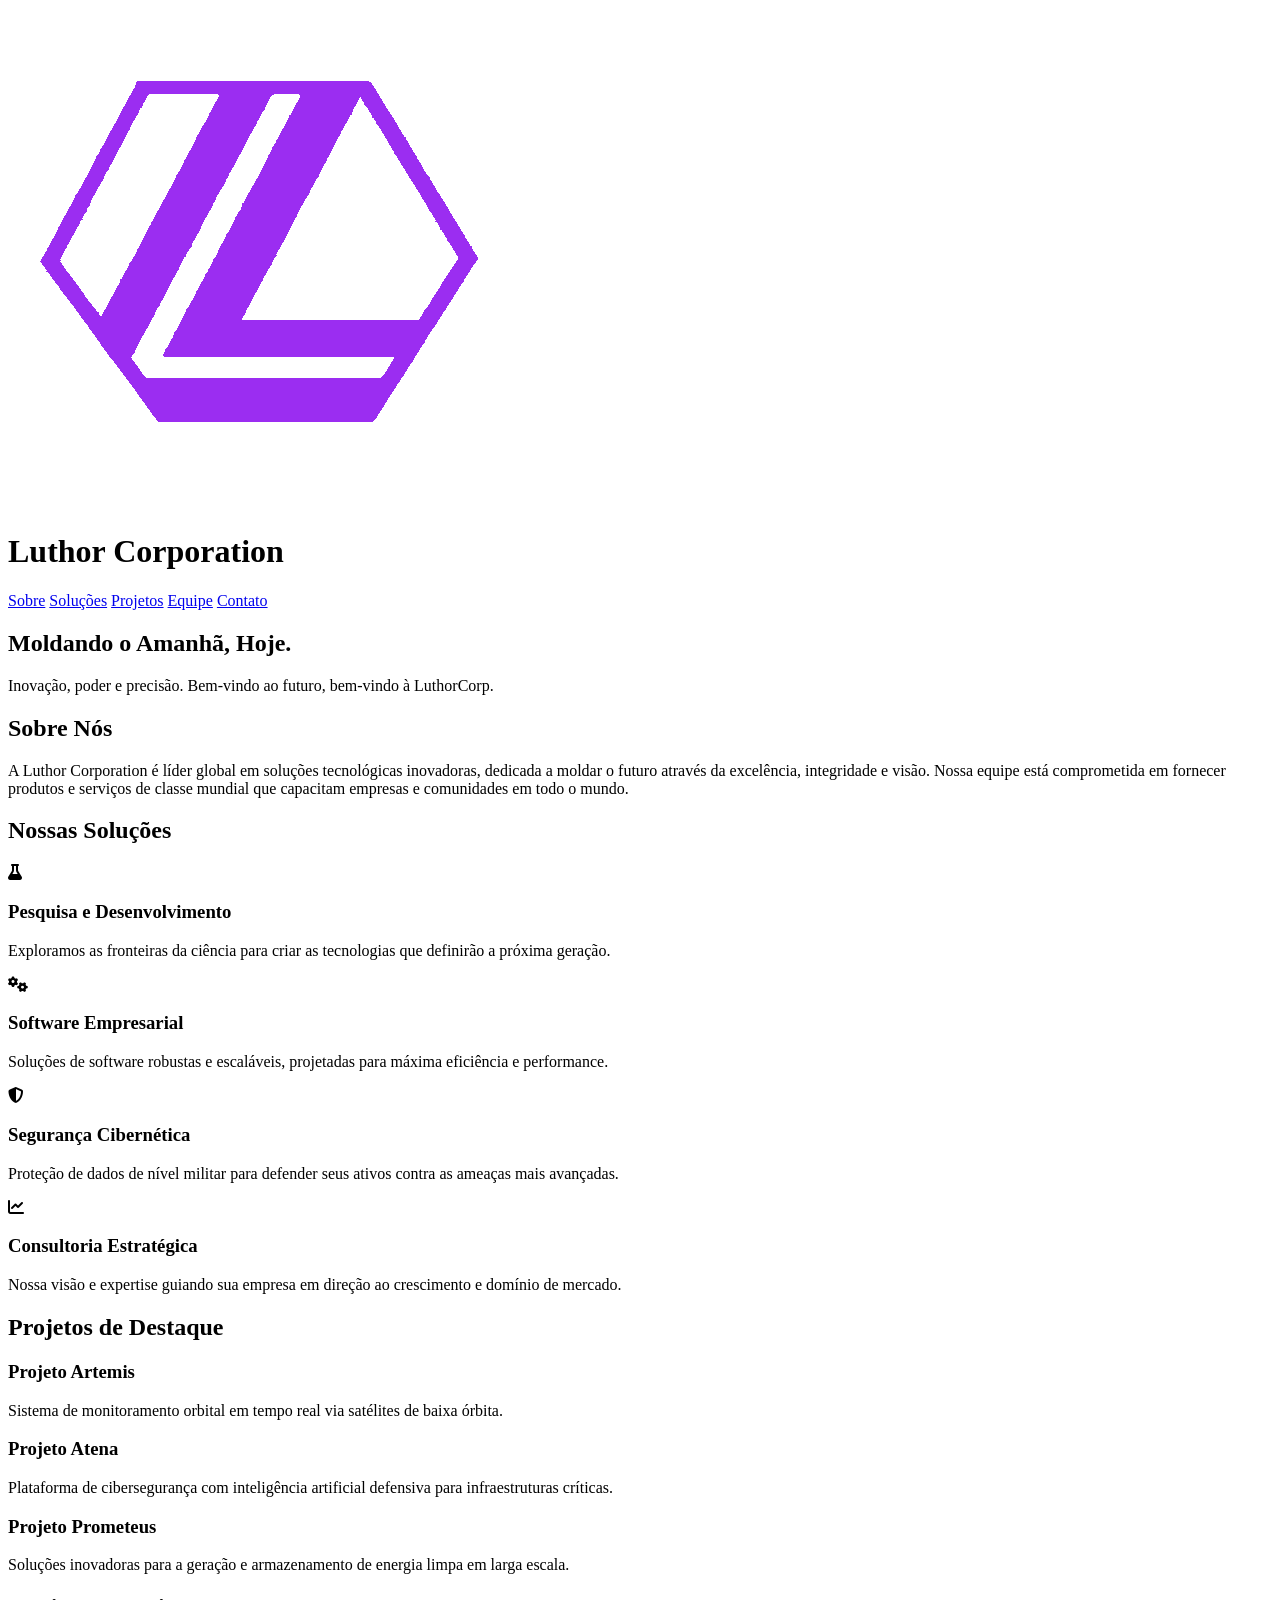
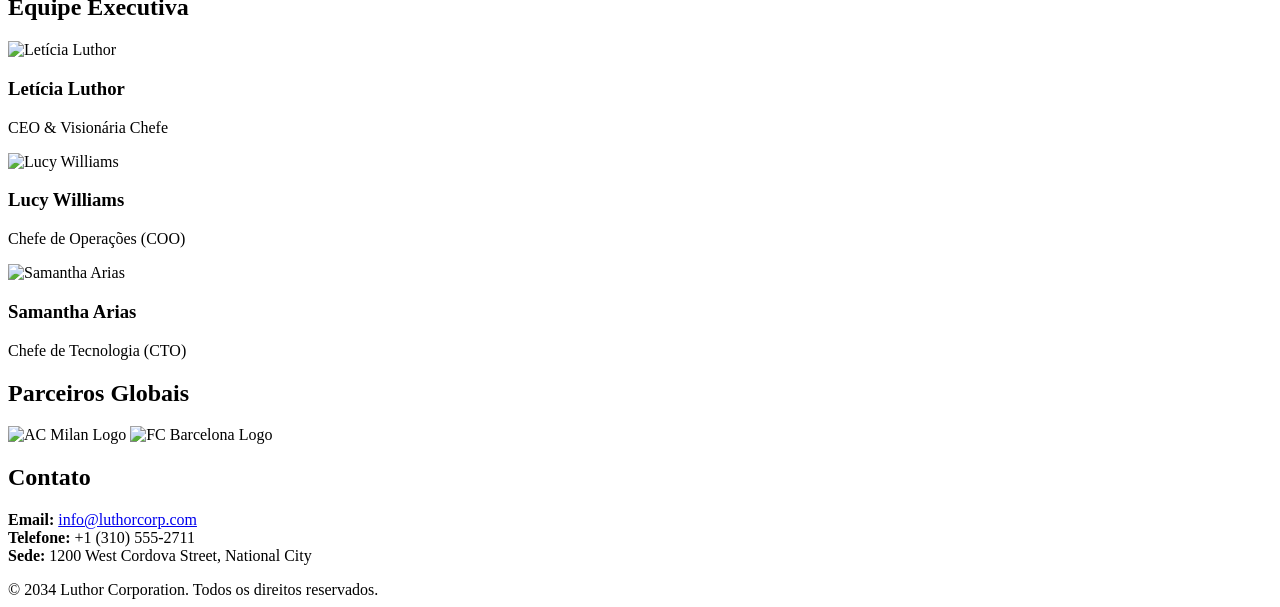
==== index.html @ d7ef5c2d "atualiza" ====
<!DOCTYPE html>
<html lang="pt-br">
<head>
    <meta charset="UTF-8">
    <title>Luthor Corporation</title>
    <meta name="viewport" content="width=device-width, initial-scale=1.0">

    <link rel="icon" type="image/png" href="favicon.ico">
    <link rel="stylesheet" href="style.css">
    <link rel="stylesheet" href="https://cdnjs.cloudflare.com/ajax/libs/font-awesome/6.4.2/css/all.min.css">
</head>

<body>
    <header>
        <div class="brand">
            <img src="imgs/lexcorp.png" alt="Luthor Logo">
            <h1>Luthor Corporation</h1>
        </div>
        <nav>
            <a href="#about">Sobre</a>
            <a href="#services">Soluções</a>
            <a href="#projects">Projetos</a>
            <a href="#team">Equipe</a>
            <a href="#contact">Contato</a>
        </nav>
    </header>

    <main class="container">
        <section id="hero" class="hero">
            <div class="hero-content">
                <h2>Moldando o Amanhã, Hoje.</h2>
                <p>Inovação, poder e precisão. Bem-vindo ao futuro, bem-vindo à LuthorCorp.</p>
            </div>
        </section>

        <section id="about" class="about reveal-on-scroll">
            <h2>Sobre Nós</h2>
            <p>
                A Luthor Corporation é líder global em soluções tecnológicas inovadoras, dedicada a moldar o 
                futuro através da excelência, integridade e visão. Nossa equipe está comprometida em fornecer produtos 
                e serviços de classe mundial que capacitam empresas e comunidades em todo o mundo.
            </p>
        </section>
        
        <section id="services" class="services reveal-on-scroll">
            <h2>Nossas Soluções</h2>
            <div class="service-cards">
                <div class="card">
                    <i class="fas fa-flask"></i>
                    <h3>Pesquisa e Desenvolvimento</h3>
                    <p>Exploramos as fronteiras da ciência para criar as tecnologias que definirão a próxima geração.</p>
                </div>
                <div class="card">
                    <i class="fas fa-cogs"></i>
                    <h3>Software Empresarial</h3>
                    <p>Soluções de software robustas e escaláveis, projetadas para máxima eficiência e performance.</p>
                </div>
                <div class="card">
                    <i class="fas fa-shield-alt"></i>
                    <h3>Segurança Cibernética</h3>
                    <p>Proteção de dados de nível militar para defender seus ativos contra as ameaças mais avançadas.</p>
                </div>
                <div class="card">
                    <i class="fas fa-chart-line"></i>
                    <h3>Consultoria Estratégica</h3>
                    <p>Nossa visão e expertise guiando sua empresa em direção ao crescimento e domínio de mercado.</p>
                </div>
            </section>

            <section id="projects" class="projects reveal-on-scroll">
                <h2>Projetos de Destaque</h2>
                <div class="project-grid">
        
                    <div class="project-card">
                        <h3>Projeto Artemis</h3>
                        <p class="project-description">Sistema de monitoramento orbital em tempo real via satélites de baixa órbita.</p>
                    </div>

                    <div class="project-card">
                        <h3>Projeto Atena</h3>
                        <p class="project-description">Plataforma de cibersegurança com inteligência artificial defensiva para infraestruturas críticas.</p>
                    </div>

                    <div class="project-card">
                        <h3>Projeto Prometeus</h3>
                        <p class="project-description">Soluções inovadoras para a geração e armazenamento de energia limpa em larga escala.</p>
                    </div>

                </div>
            </section>

            <section id="team" class="team reveal-on-scroll"></section>
                <h2>Equipe Executiva</h2>
                <div class="team-grid">
                <div class="team-member">
                    <img src="imgs/leticia.jpeg" alt="Letícia Luthor">
                    <h3>Letícia Luthor</h3>
                    <p>CEO & Visionária Chefe</p>
                </div>
                <div class="team-member">
                    <img src="imgs/lucy.jpg" alt="Lucy Williams">
                    <h3>Lucy Williams</h3>
                    <p>Chefe de Operações (COO)</p>
                </div>
                <div class="team-member">
                    <img src="imgs/sam.jpg" alt="Samantha Arias">
                    <h3>Samantha Arias</h3>
                    <p>Chefe de Tecnologia (CTO)</p>
                </div>
            </div>
        </section>

        <section id="partners" class="partners reveal-on-scroll">
             <h2>Parceiros Globais</h2>
             <div class="partner-logos">
                <img src="https://upload.wikimedia.org/wikipedia/commons/thumb/d/d0/Logo_of_AC_Milan.svg/653px-Logo_of_AC_Milan.svg.png" width="55" alt="AC Milan Logo" title="AC Milan">
                <img src="https://upload.wikimedia.org/wikipedia/pt/thumb/4/43/FCBarcelona.svg/1010px-FCBarcelona.svg.png" width="75" alt="FC Barcelona Logo" title="FC Barcelona">
            </div>
        </section>
        
        <section id="contact" class="contact reveal-on-scroll">
            <h2>Contato</h2>
            <p>
                <strong>Email:</strong> <a href="mailto:info@luthorcorp.com">info@luthorcorp.com</a><br>
                <strong>Telefone:</strong> +1 (310) 555-2711<br>
                <strong>Sede:</strong> 1200 West Cordova Street, National City
            </p>
        </section>
    </main>
    
    <footer>
        &copy; 2034 Luthor Corporation. Todos os direitos reservados.
    </footer>

    <script src="script.js" defer></script>
</body>
</html>
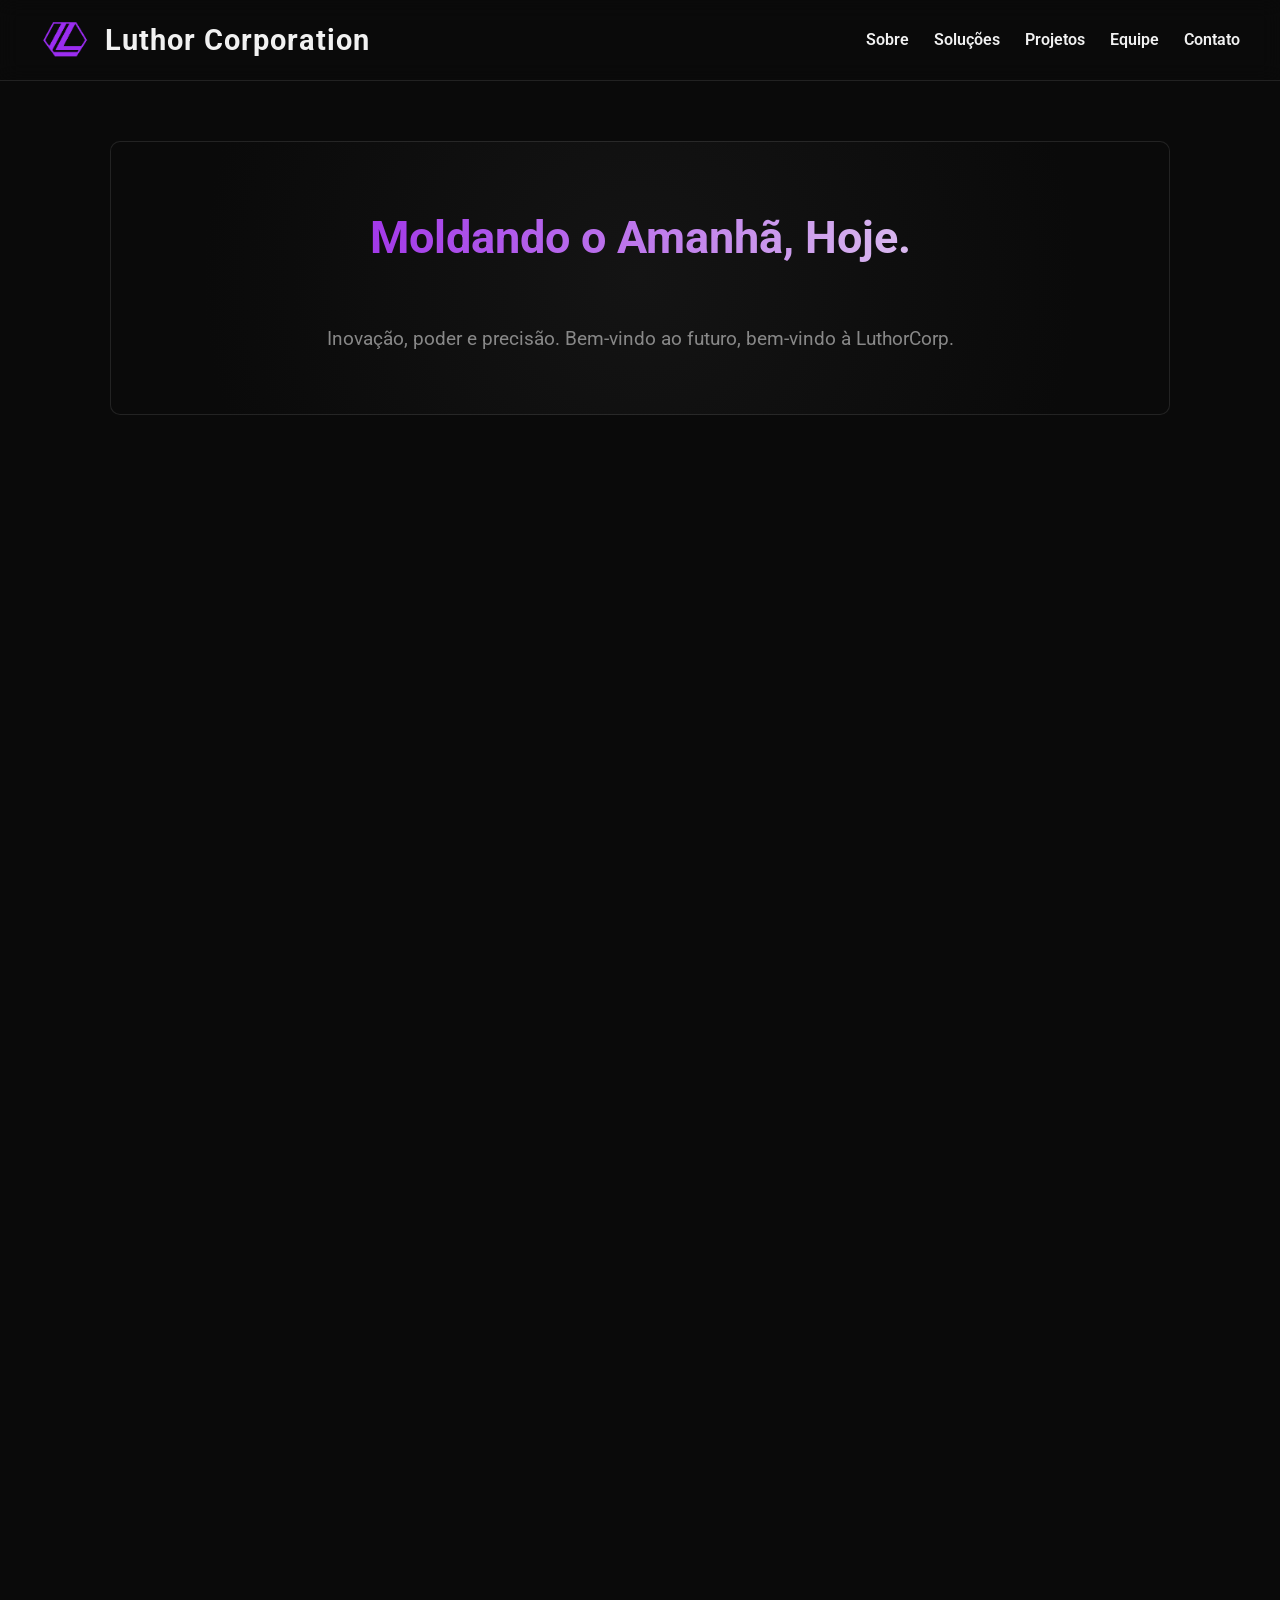
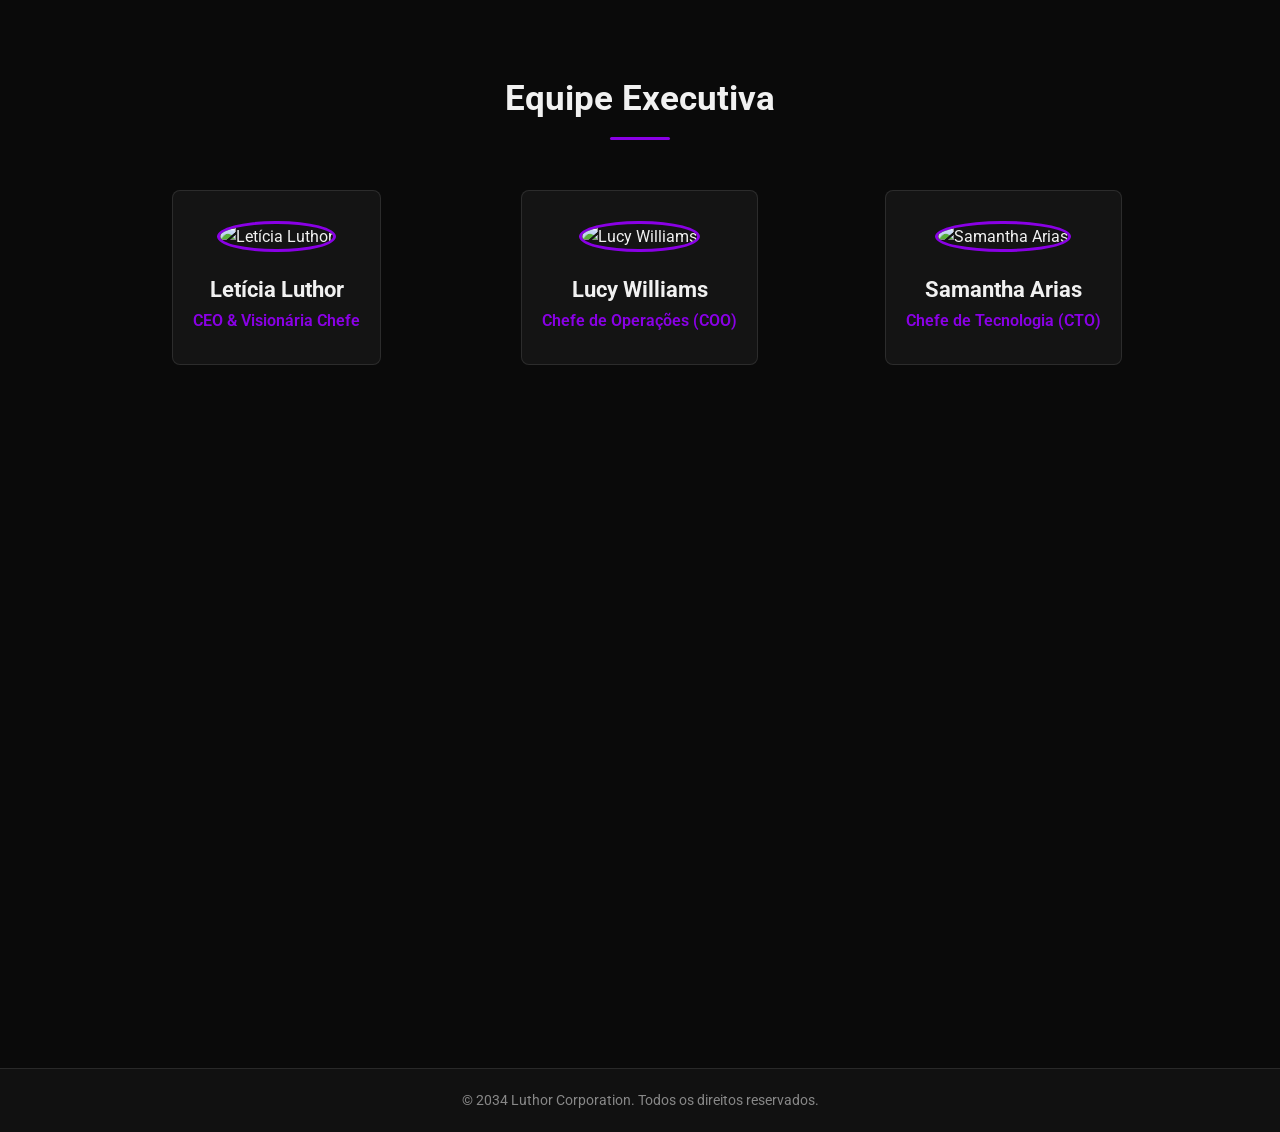
==== commit c965ab7c: "milan e barça" ====
--- a/index.html
+++ b/index.html
@@ -111,10 +111,10 @@
         </section>
 
         <section id="partners" class="partners reveal-on-scroll">
-             <h2>Parceiros Globais</h2>
-             <div class="partner-logos">
-                <img src="https://upload.wikimedia.org/wikipedia/commons/thumb/d/d0/Logo_of_AC_Milan.svg/653px-Logo_of_AC_Milan.svg.png" width="55" alt="AC Milan Logo" title="AC Milan">
-                <img src="https://upload.wikimedia.org/wikipedia/pt/thumb/4/43/FCBarcelona.svg/1010px-FCBarcelona.svg.png" width="75" alt="FC Barcelona Logo" title="FC Barcelona">
+            <h2>Parceiros Globais</h2>
+            <div class="partner-logos">
+                <img src="imgs/milan.png" width="55" alt="AC Milan Logo" title="AC Milan">
+                <img src="imgs/barcelona.png" width="75" alt="FC Barcelona Logo" title="FC Barcelona">
             </div>
         </section>
         
--- a/style.css
+++ b/style.css
@@ -0,0 +1,379 @@
+/* === Luthor Corp — Versão Completa === */
+@import url('https://fonts.googleapis.com/css2?family=Roboto:wght@300;400;700&display=swap');
+
+:root {
+    --bg: #0A0A0A;
+    --card: #141414;
+    --border: rgba(255, 255, 255, 0.1);
+    --accent: #8a00e6;
+    --accent-hover: #ad33ff;
+    --text: #f1f1f1;
+    --muted: #888;
+    --transition: 0.3s ease;
+    --shadow-color: rgba(138, 0, 230, 0.1);
+}
+
+@keyframes fadeIn {
+    from { opacity: 0; }
+    to { opacity: 1; }
+}
+
+* {
+    margin: 0;
+    padding: 0;
+    box-sizing: border-box;
+}
+
+html {
+    scroll-behavior: smooth;
+}
+
+body {
+    font-family: "Roboto", "Segoe UI", Arial, sans-serif;
+    background: var(--bg);
+    color: var(--text);
+    line-height: 1.6;
+    animation: fadeIn 1s ease-in-out;
+}
+
+/* ===== ANIMAÇÃO DE ROLAGEM (CONTROLADO VIA JS) ===== */
+.reveal-on-scroll {
+    opacity: 0;
+    transform: translateY(50px);
+    transition: opacity 0.8s ease-out, transform 0.8s ease-out;
+}
+
+.reveal-on-scroll.visible {
+    opacity: 1;
+    transform: translateY(0);
+}
+
+/* ===== HEADER ===== */
+header {
+    background: rgba(10, 10, 10, 0.7);
+    border-bottom: 1px solid var(--border);
+    display: flex;
+    align-items: center;
+    justify-content: space-between;
+    padding: 15px 40px;
+    position: sticky;
+    top: 0;
+    z-index: 100;
+    backdrop-filter: blur(10px);
+}
+
+header .brand {
+    display: flex;
+    align-items: center;
+    gap: 15px;
+}
+
+header .brand img {
+    width: 50px;
+    height: 50px;
+    transition: transform var(--transition);
+}
+
+header .brand img:hover {
+    transform: rotate(360deg) scale(1.1);
+}
+
+header .brand h1 {
+    font-size: 1.8em;
+    color: var(--text);
+    letter-spacing: 1px;
+    font-weight: 700;
+}
+
+nav {
+    display: flex;
+    gap: 25px;
+    flex-wrap: wrap;
+}
+
+nav a {
+    color: var(--text);
+    text-decoration: none;
+    font-weight: 600;
+    position: relative;
+    transition: color var(--transition);
+}
+
+nav a::after {
+    content: "";
+    position: absolute;
+    width: 0;
+    height: 2px;
+    background: var(--accent);
+    bottom: -5px;
+    left: 50%;
+    transform: translateX(-50%);
+    transition: width var(--transition);
+}
+
+nav a:hover {
+    color: var(--accent);
+}
+
+nav a:hover::after {
+    width: 100%;
+}
+
+/* ===== CONTAINER E SEÇÕES ===== */
+.container {
+    max-width: 1100px;
+    margin: 40px auto;
+    padding: 20px;
+}
+
+section {
+    margin-bottom: 90px;
+}
+
+h2 {
+    font-size: 2.2em;
+    text-align: center;
+    color: var(--text);
+    margin-bottom: 50px;
+    position: relative;
+}
+
+h2::after {
+    content: '';
+    display: block;
+    width: 60px;
+    height: 3px;
+    background: var(--accent);
+    margin: 10px auto 0;
+    border-radius: 2px;
+}
+
+/* ===== HERO SECTION ===== */
+.hero {
+    text-align: center;
+    padding: 60px 20px;
+    background: radial-gradient(circle, var(--card) 0%, var(--bg) 80%);
+    border-radius: 10px;
+    border: 1px solid var(--border);
+}
+
+.hero h2 {
+    font-size: 2.8em;
+    background: linear-gradient(90deg, var(--accent), var(--text));
+    -webkit-background-clip: text;
+    -webkit-text-fill-color: transparent;
+}
+
+.hero h2::after {
+    display: none;
+}
+
+.hero p {
+    font-size: 1.2em;
+    color: var(--muted);
+}
+
+/* ===== SERVICE CARDS ===== */
+.service-cards {
+    display: grid;
+    grid-template-columns: repeat(auto-fit, minmax(240px, 1fr));
+    gap: 25px;
+}
+
+.card {
+    background: var(--card);
+    padding: 30px;
+    border-radius: 8px;
+    border: 1px solid var(--border);
+    text-align: center;
+    transition: transform var(--transition), box-shadow var(--transition);
+}
+
+.card:hover {
+    transform: translateY(-10px);
+    box-shadow: 0 10px 20px var(--shadow-color);
+}
+
+.card i {
+    font-size: 2.5em;
+    color: var(--accent);
+    margin-bottom: 15px;
+}
+
+.card h3 {
+    font-size: 1.3em;
+    margin-bottom: 10px;
+    color: var(--text);
+}
+
+.card p {
+    color: var(--muted);
+    font-size: 0.9em;
+}
+
+/* ===== PROJECT SECTION ===== */
+.project-grid {
+    display: grid;
+    grid-template-columns: repeat(auto-fit, minmax(300px, 1fr));
+    gap: 25px;
+}
+
+.project-card {
+    display: flex;
+    flex-direction: column; /* Organiza título e descrição um sobre o outro */
+    align-items: center;
+    justify-content: center;
+    min-height: 200px;
+    padding: 30px 20px;
+    text-align: center;
+    background-color: #1c1c1e;
+    color: var(--text);
+    border-radius: 8px;
+    border: 1px solid var(--border);
+    cursor: pointer;
+    overflow: hidden; /* Essencial para a animação de altura funcionar bem */
+    transition: all 0.4s ease;
+}
+
+.project-card:hover {
+    background-color: #db96fc;
+    color: #141414;
+    transform: translateY(-5px);
+}
+
+/* Título do Projeto */
+.project-card h3 {
+    font-size: 1.5em;
+    margin-bottom: 0;
+    transition: margin 0.4s ease;
+}
+
+/* Ao passar o mouse, o título ganha uma margem para dar espaço à descrição */
+.project-card:hover h3 {
+    margin-bottom: 15px;
+}
+
+.project-description {
+    font-size: 0.95em;
+    line-height: 1.6;
+    margin: 0;
+    /* O truque acontece aqui: */
+    max-height: 0;
+    opacity: 0;  
+    transition: max-height 0.4s ease, opacity 0.3s ease 0.1s;
+}
+
+/* Ao passar o mouse, a descrição se torna visível */
+.project-card:hover .project-description {
+    max-height: 150px; /* Damos uma altura máxima para ela poder aparecer */
+    opacity: 1;        /* A descrição se torna visível */
+}
+
+/* ===== TEAM SECTION ===== */
+.team-grid {
+    display: grid;
+    grid-template-columns: repeat(auto-fit, minmax(250px, 1fr));
+    gap: 30px;
+    justify-items: center;
+}
+
+.team-member {
+    text-align: center;
+    background: var(--card);
+    padding: 30px 20px;
+    border-radius: 8px;
+    border: 1px solid var(--border);
+    transition: transform var(--transition), box-shadow var(--transition);
+}
+
+.team-member:hover {
+    transform: translateY(-10px);
+    box-shadow: 0 10px 20px var(--shadow-color);
+}
+
+.team-member img {
+    width: 150px;
+    height: 150px;
+    border-radius: 50%;
+    object-fit: cover;
+    border: 3px solid var(--accent);
+    margin-bottom: 20px;
+}
+
+.team-member h3 {
+    font-size: 1.4em;
+    color: var(--text);
+}
+
+.team-member p {
+    color: var(--accent);
+    font-weight: 600;
+}
+
+/* ===== PARTNERS & CONTACT & FOOTER ===== */
+.partners .partner-logos {
+    display: flex;
+    justify-content: center;
+    align-items: center;
+    gap: 40px;
+    margin-top: 20px;
+    filter: grayscale(80%) opacity(0.7);
+    transition: var(--transition);
+}
+
+.partners .partner-logos:hover {
+    filter: grayscale(0) opacity(1);
+}
+
+.partners img {
+    transition: transform var(--transition);
+}
+
+.partners img:hover {
+    transform: scale(1.1);
+}
+
+.contact {
+    text-align: center;
+    background: var(--card);
+    padding: 30px;
+    border-radius: 8px;
+    border: 1px solid var(--border);
+}
+
+.contact a {
+    color: var(--accent);
+    text-decoration: none;
+    transition: color var(--transition);
+}
+
+.contact a:hover {
+    color: var(--accent-hover);
+}
+
+footer {
+    text-align: center;
+    color: var(--muted);
+    padding: 20px 0;
+    border-top: 1px solid var(--border);
+    background: #111;
+    font-size: 0.9em;
+}
+
+/* ===== RESPONSIVO ===== */
+@media (max-width: 768px) {
+    header {
+        flex-direction: column;
+        gap: 15px;
+        padding: 15px;
+    }
+    .container {
+        margin: 20px 15px;
+    }
+    h2 {
+        font-size: 1.8em;
+    }
+    .hero h2 {
+        font-size: 2.2em;
+    }
+}
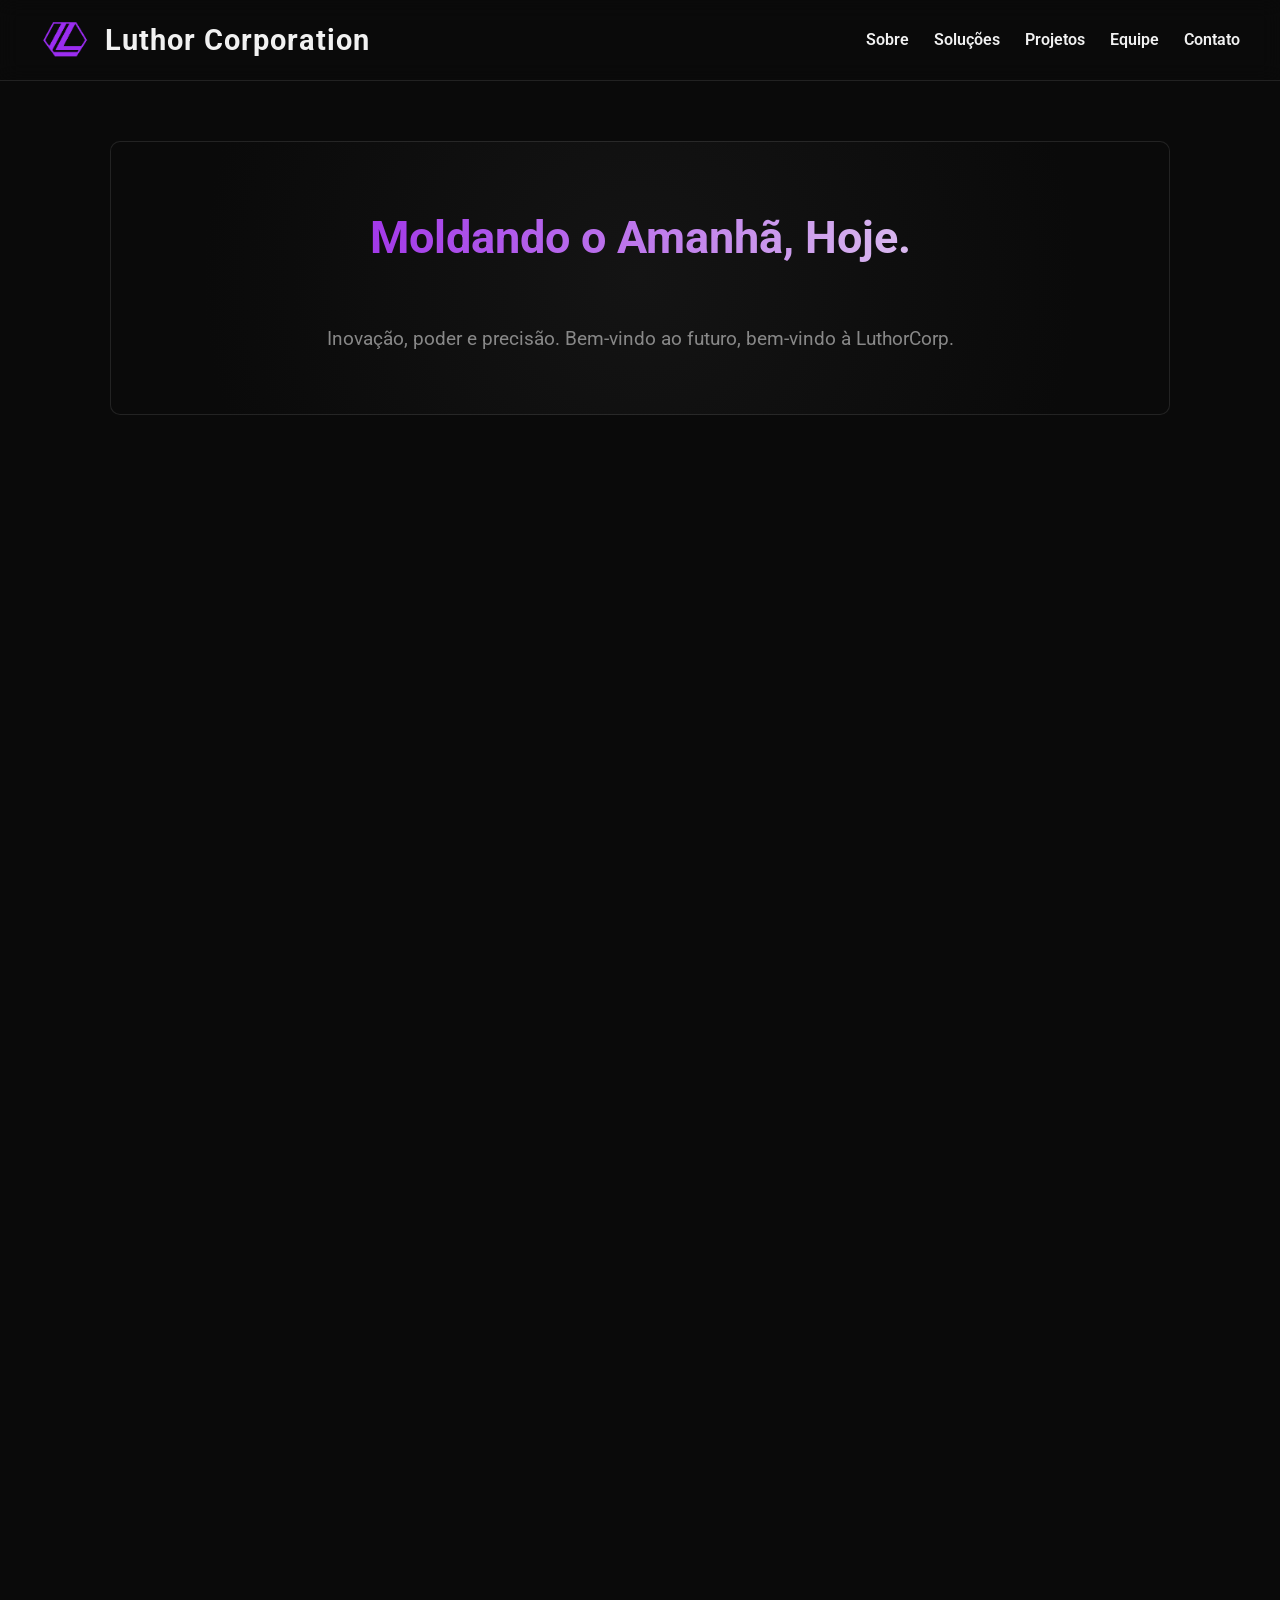
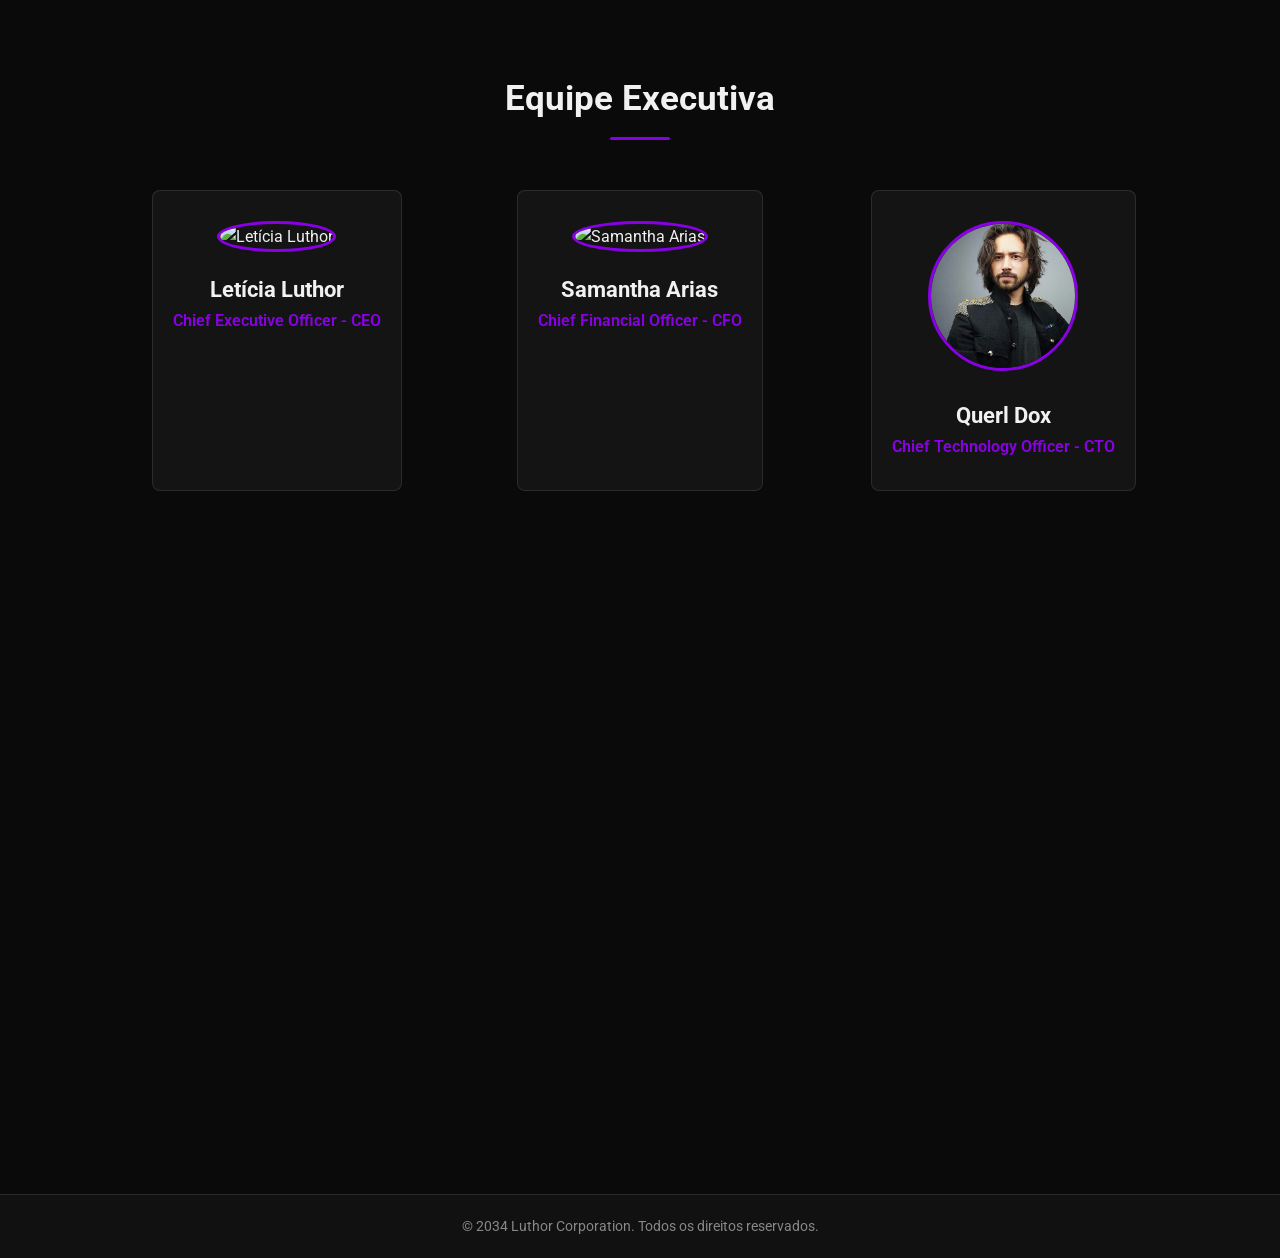
==== commit b7a742e3: "brainy" ====
--- a/index.html
+++ b/index.html
@@ -95,17 +95,17 @@
                 <div class="team-member">
                     <img src="imgs/leticia.jpeg" alt="Letícia Luthor">
                     <h3>Letícia Luthor</h3>
-                    <p>CEO & Visionária Chefe</p>
-                </div>
-                <div class="team-member">
-                    <img src="imgs/lucy.jpg" alt="Lucy Williams">
-                    <h3>Lucy Williams</h3>
-                    <p>Chefe de Operações (COO)</p>
+                    <p>Chief Executive Officer - CEO</p>
                 </div>
                 <div class="team-member">
                     <img src="imgs/sam.jpg" alt="Samantha Arias">
                     <h3>Samantha Arias</h3>
-                    <p>Chefe de Tecnologia (CTO)</p>
+                    <p>Chief Financial Officer - CFO</p>
+                </div>
+                <div class="team-member">
+                    <img src="imgs/brainy.jpg" alt="Querl Dox">
+                    <h3>Querl Dox</h3>
+                    <p>Chief Technology Officer - CTO</p>
                 </div>
             </div>
         </section>
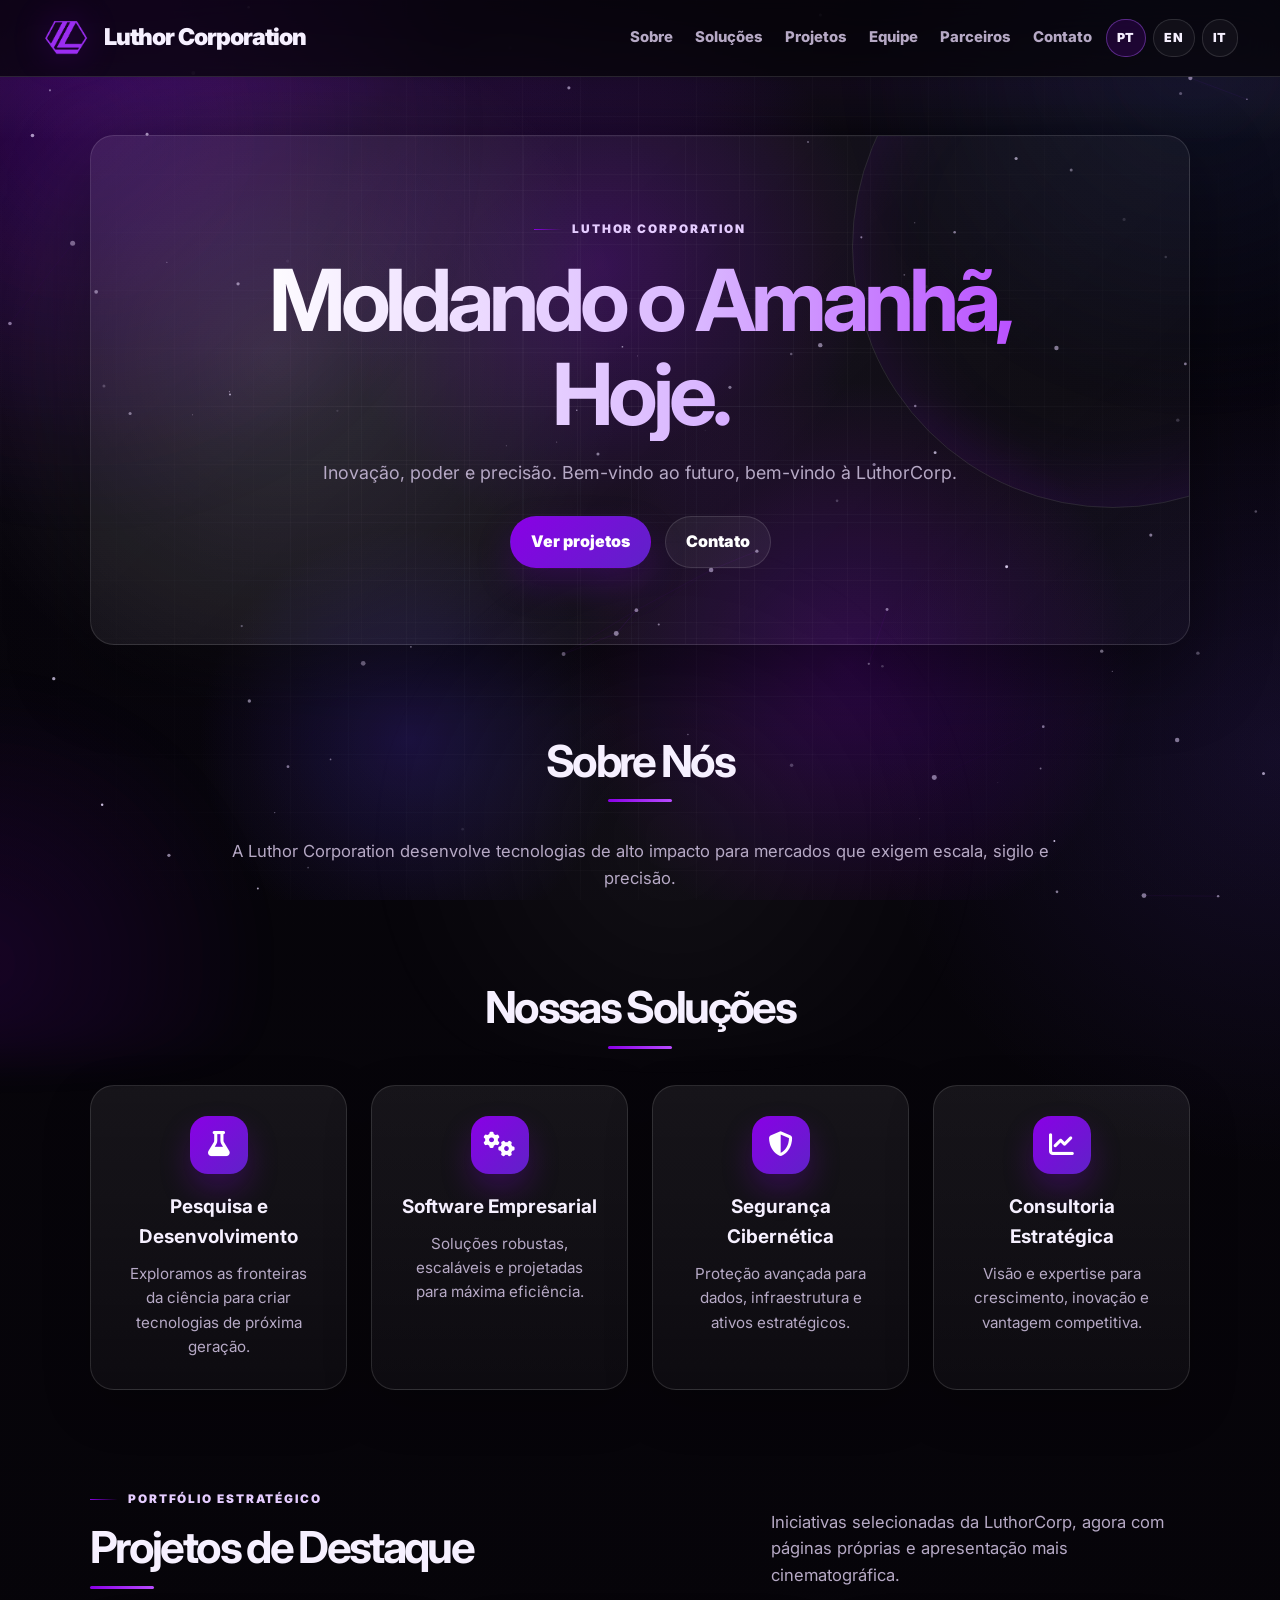
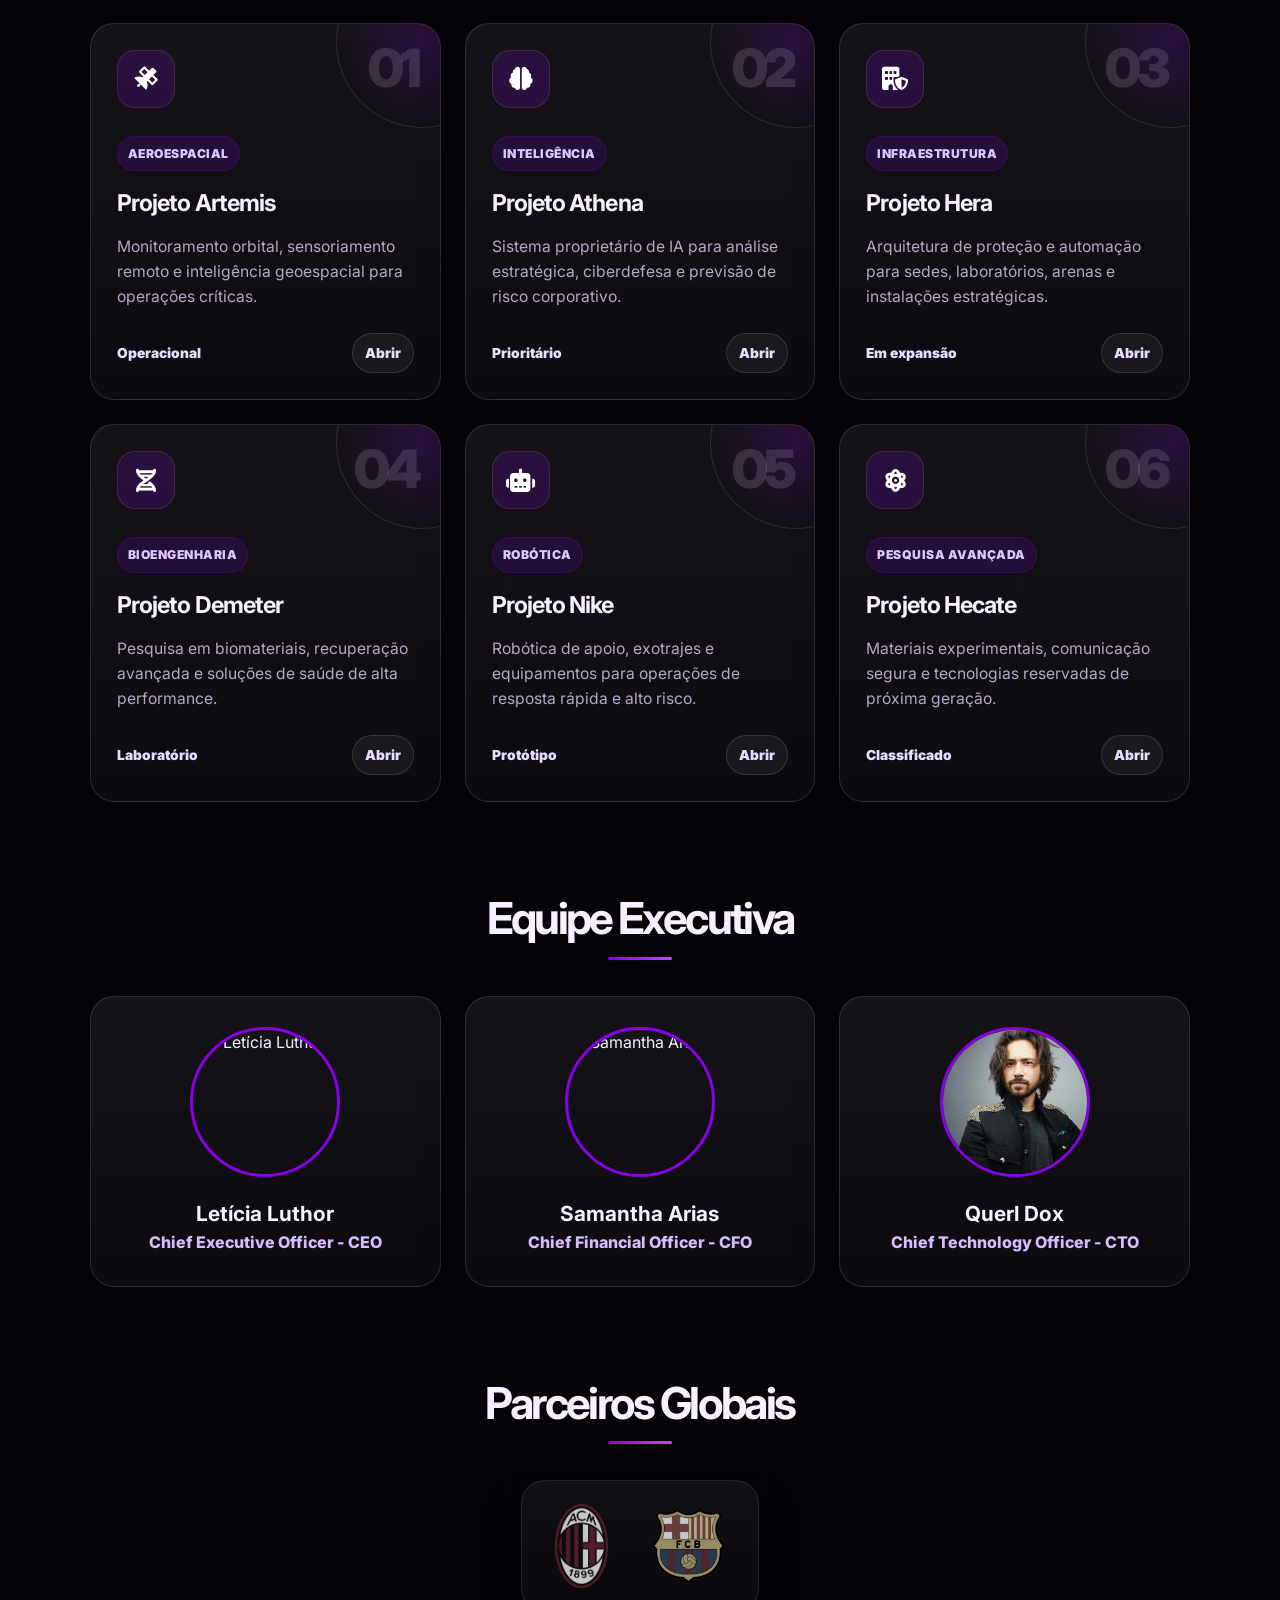
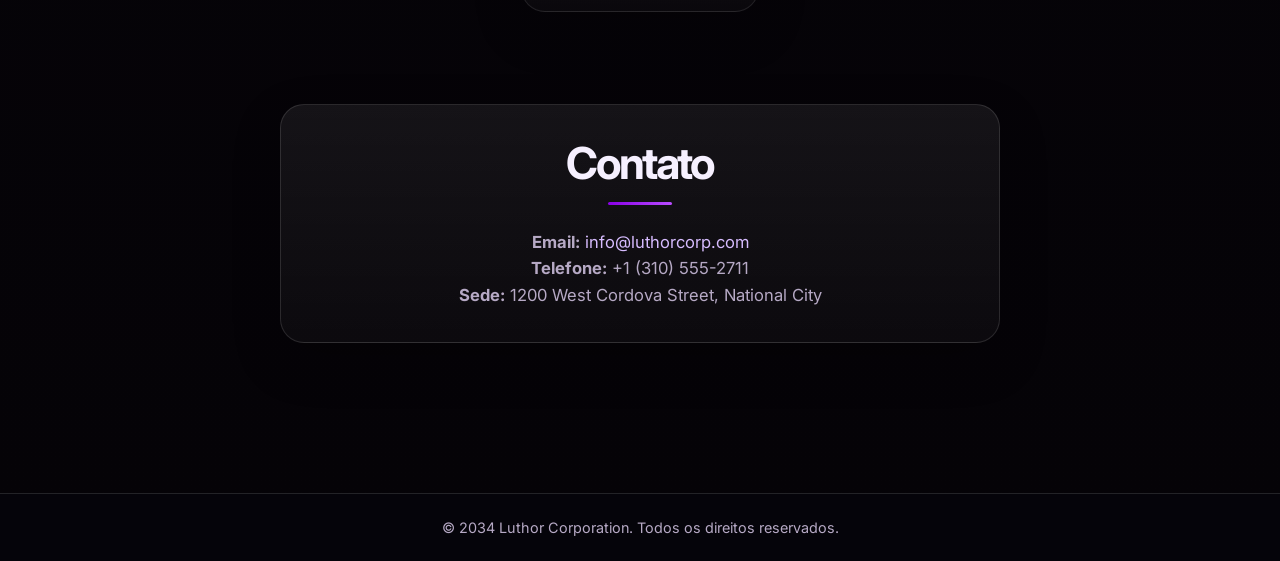
==== commit b57981ba: "atualização geral" ====
--- a/index.html
+++ b/index.html
@@ -1,137 +1,185 @@
 <!DOCTYPE html>
-<html lang="pt-br">
+<html lang="pt-BR">
 <head>
-    <meta charset="UTF-8">
-    <title>Luthor Corporation</title>
-    <meta name="viewport" content="width=device-width, initial-scale=1.0">
+  <meta charset="UTF-8">
+  <meta name="viewport" content="width=device-width, initial-scale=1.0">
+  <meta name="description" content="Luthor Corporation — tecnologia, pesquisa e projetos estratégicos.">
+  <meta name="theme-color" content="#07050b">
+  <title>Luthor Corporation</title>
+  <link rel="icon" type="image/png" href="favicon.ico">
+  <link rel="preconnect" href="https://fonts.googleapis.com">
+  <link rel="preconnect" href="https://fonts.gstatic.com" crossorigin>
+  <link href="https://fonts.googleapis.com/css2?family=Inter:wght@300;400;600;700;800;900&display=swap" rel="stylesheet">
+  <link rel="stylesheet" href="https://cdnjs.cloudflare.com/ajax/libs/font-awesome/6.5.2/css/all.min.css">
+  <link rel="stylesheet" href="style.css">
+</head>
+<body>
+<a class="skip-link" href="#main-content">Pular para o conteúdo</a>
+<canvas id="cinematic-canvas" aria-hidden="true"></canvas>
+<header>
+  <a class="brand" href="index.html#hero" aria-label="Início da Luthor Corporation">
+    <img src="imgs/lexcorp.png" alt="Luthor Corporation Logo">
+    <h1>Luthor Corporation</h1>
+  </a>
+  <button class="menu-toggle" type="button" aria-label="Abrir menu" aria-expanded="false">
+    <span></span><span></span><span></span>
+  </button>
+  <div class="header-actions">
+    <nav aria-label="Navegação principal">
+      <a href="#about" data-lang-pt="Sobre" data-lang-en="About" data-lang-it="Chi siamo">Sobre</a>
+      <a href="#services" data-lang-pt="Soluções" data-lang-en="Solutions" data-lang-it="Soluzioni">Soluções</a>
+      <a href="#projects" data-lang-pt="Projetos" data-lang-en="Projects" data-lang-it="Progetti">Projetos</a>
+      <a href="#team" data-lang-pt="Equipe" data-lang-en="Team" data-lang-it="Team">Equipe</a>
+      <a href="#partners" data-lang-pt="Parceiros" data-lang-en="Partners" data-lang-it="Partner">Parceiros</a>
+      <a href="#contact" data-lang-pt="Contato" data-lang-en="Contact" data-lang-it="Contatto">Contato</a>
+    </nav>
+    <div class="lang-switch" aria-label="Selecionar idioma">
+      <button type="button" data-lang="pt">PT</button>
+      <button type="button" data-lang="en">EN</button>
+      <button type="button" data-lang="it">IT</button>
+    </div>
+  </div>
+</header>
+<main id="main-content" class="container">
+  <section id="hero" class="hero">
+    <div class="hero-content reveal-on-scroll">
+      <span class="eyebrow">Luthor Corporation</span>
+      <h2 data-lang-pt="Moldando o Amanhã, Hoje." data-lang-en="Shaping Tomorrow, Today." data-lang-it="Plasmare il Domani, Oggi.">Moldando o Amanhã, Hoje.</h2>
+      <p data-lang-pt="Inovação, poder e precisão. Bem-vindo ao futuro, bem-vindo à LuthorCorp." data-lang-en="Innovation, power and precision. Welcome to the future, welcome to LuthorCorp." data-lang-it="Innovazione, potere e precisione. Benvenuto nel futuro, benvenuto in LuthorCorp.">Inovação, poder e precisão. Bem-vindo ao futuro, bem-vindo à LuthorCorp.</p>
+      <div class="hero-actions">
+        <a class="btn" href="#projects" data-lang-pt="Ver projetos" data-lang-en="View projects" data-lang-it="Vedi progetti">Ver projetos</a>
+        <a class="btn btn-secondary" href="#contact" data-lang-pt="Contato" data-lang-en="Contact" data-lang-it="Contatto">Contato</a>
+      </div>
+    </div>
+  </section>
 
-    <link rel="icon" type="image/png" href="favicon.ico">
-    <link rel="stylesheet" href="style.css">
-    <link rel="stylesheet" href="https://cdnjs.cloudflare.com/ajax/libs/font-awesome/6.4.2/css/all.min.css">
-</head>
+  <section id="about" class="about reveal-on-scroll">
+    <h2 data-lang-pt="Sobre Nós" data-lang-en="About Us" data-lang-it="Chi Siamo">Sobre Nós</h2>
+    <p data-lang-pt="A Luthor Corporation desenvolve tecnologias de alto impacto para mercados que exigem escala, sigilo e precisão." data-lang-en="Luthor Corporation develops high-impact technologies for markets that demand scale, secrecy and precision." data-lang-it="Luthor Corporation sviluppa tecnologie ad alto impatto per mercati che richiedono scala, riservatezza e precisione.">A Luthor Corporation desenvolve tecnologias de alto impacto para mercados que exigem escala, sigilo e precisão.</p>
+  </section>
 
-<body>
-    <header>
-        <div class="brand">
-            <img src="imgs/lexcorp.png" alt="Luthor Logo">
-            <h1>Luthor Corporation</h1>
-        </div>
-        <nav>
-            <a href="#about">Sobre</a>
-            <a href="#services">Soluções</a>
-            <a href="#projects">Projetos</a>
-            <a href="#team">Equipe</a>
-            <a href="#contact">Contato</a>
-        </nav>
-    </header>
+  <section id="services" class="services reveal-on-scroll">
+    <h2 data-lang-pt="Nossas Soluções" data-lang-en="Our Solutions" data-lang-it="Le Nostre Soluzioni">Nossas Soluções</h2>
+    <div class="service-cards">
+      <article class="card"><i class="fas fa-flask" aria-hidden="true"></i><h3 data-lang-pt="Pesquisa e Desenvolvimento" data-lang-en="Research & Development" data-lang-it="Ricerca e Sviluppo">Pesquisa e Desenvolvimento</h3><p data-lang-pt="Exploramos as fronteiras da ciência para criar tecnologias de próxima geração." data-lang-en="We explore the frontiers of science to create next-generation technologies." data-lang-it="Esploriamo le frontiere della scienza per creare tecnologie di nuova generazione.">Exploramos as fronteiras da ciência para criar tecnologias de próxima geração.</p></article>
+      <article class="card"><i class="fas fa-cogs" aria-hidden="true"></i><h3 data-lang-pt="Software Empresarial" data-lang-en="Enterprise Software" data-lang-it="Software Aziendale">Software Empresarial</h3><p data-lang-pt="Soluções robustas, escaláveis e projetadas para máxima eficiência." data-lang-en="Robust, scalable solutions designed for maximum efficiency." data-lang-it="Soluzioni robuste, scalabili e progettate per la massima efficienza.">Soluções robustas, escaláveis e projetadas para máxima eficiência.</p></article>
+      <article class="card"><i class="fas fa-shield-alt" aria-hidden="true"></i><h3 data-lang-pt="Segurança Cibernética" data-lang-en="Cybersecurity" data-lang-it="Cybersecurity">Segurança Cibernética</h3><p data-lang-pt="Proteção avançada para dados, infraestrutura e ativos estratégicos." data-lang-en="Advanced protection for data, infrastructure and strategic assets." data-lang-it="Protezione avanzata per dati, infrastrutture e asset strategici.">Proteção avançada para dados, infraestrutura e ativos estratégicos.</p></article>
+      <article class="card"><i class="fas fa-chart-line" aria-hidden="true"></i><h3 data-lang-pt="Consultoria Estratégica" data-lang-en="Strategic Consulting" data-lang-it="Consulenza Strategica">Consultoria Estratégica</h3><p data-lang-pt="Visão e expertise para crescimento, inovação e vantagem competitiva." data-lang-en="Vision and expertise for growth, innovation and competitive advantage." data-lang-it="Visione e competenza per crescita, innovazione e vantaggio competitivo.">Visão e expertise para crescimento, inovação e vantagem competitiva.</p></article>
+    </div>
+  </section>
 
-    <main class="container">
-        <section id="hero" class="hero">
-            <div class="hero-content">
-                <h2>Moldando o Amanhã, Hoje.</h2>
-                <p>Inovação, poder e precisão. Bem-vindo ao futuro, bem-vindo à LuthorCorp.</p>
-            </div>
-        </section>
+  <section id="projects" class="projects reveal-on-scroll">
+    <div class="section-title-row">
+      <div>
+        <span class="eyebrow" data-lang-pt="Portfólio estratégico" data-lang-en="Strategic portfolio" data-lang-it="Portafoglio strategico">Portfólio estratégico</span>
+        <h2 data-lang-pt="Projetos de Destaque" data-lang-en="Featured Projects" data-lang-it="Progetti in Evidenza">Projetos de Destaque</h2>
+      </div>
+      <p data-lang-pt="Iniciativas selecionadas da LuthorCorp, agora com páginas próprias e apresentação mais cinematográfica." data-lang-en="Selected LuthorCorp initiatives, now with dedicated pages and a more cinematic presentation." data-lang-it="Iniziative selezionate di LuthorCorp, ora con pagine dedicate e una presentazione più cinematografica.">Iniciativas selecionadas da LuthorCorp, agora com páginas próprias e apresentação mais cinematográfica.</p>
+    </div>
+    <div class="project-grid">
+        <a class="project-card" href="projects/artemis.html" data-project="artemis">
+          <span class="project-number">01</span>
+          <i class="fa-solid fa-satellite" aria-hidden="true"></i>
+          <span class="project-area" data-lang-pt="Aeroespacial" data-lang-en="Aerospace" data-lang-it="Aerospazio">Aeroespacial</span>
+          <h3 data-lang-pt="Projeto Artemis" data-lang-en="Project Artemis" data-lang-it="Progetto Artemis">Projeto Artemis</h3>
+          <p class="project-description" data-lang-pt="Monitoramento orbital, sensoriamento remoto e inteligência geoespacial para operações críticas." data-lang-en="Orbital monitoring, remote sensing and geospatial intelligence for critical operations." data-lang-it="Monitoraggio orbitale, telerilevamento e intelligence geospaziale per operazioni critiche.">Monitoramento orbital, sensoriamento remoto e inteligência geoespacial para operações críticas.</p>
+          <div class="project-footer">
+            <span data-lang-pt="Operacional" data-lang-en="Operational" data-lang-it="Operativo">Operacional</span>
+            <span class="project-link" data-lang-pt="Abrir" data-lang-en="Open" data-lang-it="Apri">Abrir</span>
+          </div>
+        </a>
 
-        <section id="about" class="about reveal-on-scroll">
-            <h2>Sobre Nós</h2>
-            <p>
-                A Luthor Corporation é líder global em soluções tecnológicas inovadoras, dedicada a moldar o 
-                futuro através da excelência, integridade e visão. Nossa equipe está comprometida em fornecer produtos 
-                e serviços de classe mundial que capacitam empresas e comunidades em todo o mundo.
-            </p>
-        </section>
-        
-        <section id="services" class="services reveal-on-scroll">
-            <h2>Nossas Soluções</h2>
-            <div class="service-cards">
-                <div class="card">
-                    <i class="fas fa-flask"></i>
-                    <h3>Pesquisa e Desenvolvimento</h3>
-                    <p>Exploramos as fronteiras da ciência para criar as tecnologias que definirão a próxima geração.</p>
-                </div>
-                <div class="card">
-                    <i class="fas fa-cogs"></i>
-                    <h3>Software Empresarial</h3>
-                    <p>Soluções de software robustas e escaláveis, projetadas para máxima eficiência e performance.</p>
-                </div>
-                <div class="card">
-                    <i class="fas fa-shield-alt"></i>
-                    <h3>Segurança Cibernética</h3>
-                    <p>Proteção de dados de nível militar para defender seus ativos contra as ameaças mais avançadas.</p>
-                </div>
-                <div class="card">
-                    <i class="fas fa-chart-line"></i>
-                    <h3>Consultoria Estratégica</h3>
-                    <p>Nossa visão e expertise guiando sua empresa em direção ao crescimento e domínio de mercado.</p>
-                </div>
-            </section>
+        <a class="project-card" href="projects/athena.html" data-project="athena">
+          <span class="project-number">02</span>
+          <i class="fa-solid fa-brain" aria-hidden="true"></i>
+          <span class="project-area" data-lang-pt="Inteligência" data-lang-en="Intelligence" data-lang-it="Intelligence">Inteligência</span>
+          <h3 data-lang-pt="Projeto Athena" data-lang-en="Project Athena" data-lang-it="Progetto Athena">Projeto Athena</h3>
+          <p class="project-description" data-lang-pt="Sistema proprietário de IA para análise estratégica, ciberdefesa e previsão de risco corporativo." data-lang-en="Proprietary AI system for strategic analysis, cyberdefense and corporate risk prediction." data-lang-it="Sistema proprietario di IA per analisi strategica, cyberdifesa e previsione del rischio aziendale.">Sistema proprietário de IA para análise estratégica, ciberdefesa e previsão de risco corporativo.</p>
+          <div class="project-footer">
+            <span data-lang-pt="Prioritário" data-lang-en="Priority" data-lang-it="Prioritario">Prioritário</span>
+            <span class="project-link" data-lang-pt="Abrir" data-lang-en="Open" data-lang-it="Apri">Abrir</span>
+          </div>
+        </a>
 
-            <section id="projects" class="projects reveal-on-scroll">
-                <h2>Projetos de Destaque</h2>
-                <div class="project-grid">
-        
-                    <div class="project-card">
-                        <h3>Projeto Artemis</h3>
-                        <p class="project-description">Sistema de monitoramento orbital em tempo real via satélites de baixa órbita.</p>
-                    </div>
+        <a class="project-card" href="projects/hera.html" data-project="hera">
+          <span class="project-number">03</span>
+          <i class="fa-solid fa-building-shield" aria-hidden="true"></i>
+          <span class="project-area" data-lang-pt="Infraestrutura" data-lang-en="Infrastructure" data-lang-it="Infrastrutture">Infraestrutura</span>
+          <h3 data-lang-pt="Projeto Hera" data-lang-en="Project Hera" data-lang-it="Progetto Hera">Projeto Hera</h3>
+          <p class="project-description" data-lang-pt="Arquitetura de proteção e automação para sedes, laboratórios, arenas e instalações estratégicas." data-lang-en="Protection and automation architecture for headquarters, laboratories, arenas and strategic facilities." data-lang-it="Architettura di protezione e automazione per sedi, laboratori, arene e strutture strategiche.">Arquitetura de proteção e automação para sedes, laboratórios, arenas e instalações estratégicas.</p>
+          <div class="project-footer">
+            <span data-lang-pt="Em expansão" data-lang-en="Expanding" data-lang-it="In espansione">Em expansão</span>
+            <span class="project-link" data-lang-pt="Abrir" data-lang-en="Open" data-lang-it="Apri">Abrir</span>
+          </div>
+        </a>
 
-                    <div class="project-card">
-                        <h3>Projeto Atena</h3>
-                        <p class="project-description">Plataforma de cibersegurança com inteligência artificial defensiva para infraestruturas críticas.</p>
-                    </div>
+        <a class="project-card" href="projects/demeter.html" data-project="demeter">
+          <span class="project-number">04</span>
+          <i class="fa-solid fa-dna" aria-hidden="true"></i>
+          <span class="project-area" data-lang-pt="Bioengenharia" data-lang-en="Bioengineering" data-lang-it="Bioingegneria">Bioengenharia</span>
+          <h3 data-lang-pt="Projeto Demeter" data-lang-en="Project Demeter" data-lang-it="Progetto Demeter">Projeto Demeter</h3>
+          <p class="project-description" data-lang-pt="Pesquisa em biomateriais, recuperação avançada e soluções de saúde de alta performance." data-lang-en="Research in biomaterials, advanced recovery and high-performance health solutions." data-lang-it="Ricerca su biomateriali, recupero avanzato e soluzioni sanitarie ad alte prestazioni.">Pesquisa em biomateriais, recuperação avançada e soluções de saúde de alta performance.</p>
+          <div class="project-footer">
+            <span data-lang-pt="Laboratório" data-lang-en="Laboratory" data-lang-it="Laboratorio">Laboratório</span>
+            <span class="project-link" data-lang-pt="Abrir" data-lang-en="Open" data-lang-it="Apri">Abrir</span>
+          </div>
+        </a>
 
-                    <div class="project-card">
-                        <h3>Projeto Prometeus</h3>
-                        <p class="project-description">Soluções inovadoras para a geração e armazenamento de energia limpa em larga escala.</p>
-                    </div>
+        <a class="project-card" href="projects/nike.html" data-project="nike">
+          <span class="project-number">05</span>
+          <i class="fa-solid fa-robot" aria-hidden="true"></i>
+          <span class="project-area" data-lang-pt="Robótica" data-lang-en="Robotics" data-lang-it="Robotica">Robótica</span>
+          <h3 data-lang-pt="Projeto Nike" data-lang-en="Project Nike" data-lang-it="Progetto Nike">Projeto Nike</h3>
+          <p class="project-description" data-lang-pt="Robótica de apoio, exotrajes e equipamentos para operações de resposta rápida e alto risco." data-lang-en="Support robotics, exosuits and equipment for rapid-response, high-risk operations." data-lang-it="Robotica di supporto, esoscheletri e attrezzature per operazioni ad alto rischio e risposta rapida.">Robótica de apoio, exotrajes e equipamentos para operações de resposta rápida e alto risco.</p>
+          <div class="project-footer">
+            <span data-lang-pt="Protótipo" data-lang-en="Prototype" data-lang-it="Prototipo">Protótipo</span>
+            <span class="project-link" data-lang-pt="Abrir" data-lang-en="Open" data-lang-it="Apri">Abrir</span>
+          </div>
+        </a>
 
-                </div>
-            </section>
+        <a class="project-card" href="projects/hecate.html" data-project="hecate">
+          <span class="project-number">06</span>
+          <i class="fa-solid fa-atom" aria-hidden="true"></i>
+          <span class="project-area" data-lang-pt="Pesquisa avançada" data-lang-en="Advanced research" data-lang-it="Ricerca avanzata">Pesquisa avançada</span>
+          <h3 data-lang-pt="Projeto Hecate" data-lang-en="Project Hecate" data-lang-it="Progetto Hecate">Projeto Hecate</h3>
+          <p class="project-description" data-lang-pt="Materiais experimentais, comunicação segura e tecnologias reservadas de próxima geração." data-lang-en="Experimental materials, secure communications and restricted next-generation technologies." data-lang-it="Materiali sperimentali, comunicazioni sicure e tecnologie riservate di prossima generazione.">Materiais experimentais, comunicação segura e tecnologias reservadas de próxima geração.</p>
+          <div class="project-footer">
+            <span data-lang-pt="Classificado" data-lang-en="Classified" data-lang-it="Classificato">Classificado</span>
+            <span class="project-link" data-lang-pt="Abrir" data-lang-en="Open" data-lang-it="Apri">Abrir</span>
+          </div>
+        </a>
+    </div>
+  </section>
 
-            <section id="team" class="team reveal-on-scroll"></section>
-                <h2>Equipe Executiva</h2>
-                <div class="team-grid">
-                <div class="team-member">
-                    <img src="imgs/leticia.jpeg" alt="Letícia Luthor">
-                    <h3>Letícia Luthor</h3>
-                    <p>Chief Executive Officer - CEO</p>
-                </div>
-                <div class="team-member">
-                    <img src="imgs/sam.jpg" alt="Samantha Arias">
-                    <h3>Samantha Arias</h3>
-                    <p>Chief Financial Officer - CFO</p>
-                </div>
-                <div class="team-member">
-                    <img src="imgs/brainy.jpg" alt="Querl Dox">
-                    <h3>Querl Dox</h3>
-                    <p>Chief Technology Officer - CTO</p>
-                </div>
-            </div>
-        </section>
+  <section id="team" class="team reveal-on-scroll">
+    <h2 data-lang-pt="Equipe Executiva" data-lang-en="Executive Team" data-lang-it="Team Esecutivo">Equipe Executiva</h2>
+    <div class="team-grid">
+      <article class="team-member"><img src="imgs/leticia.jpeg" alt="Letícia Luthor"><h3>Letícia Luthor</h3><p>Chief Executive Officer - CEO</p></article>
+      <article class="team-member"><img src="imgs/sam.jpg" alt="Samantha Arias"><h3>Samantha Arias</h3><p>Chief Financial Officer - CFO</p></article>
+      <article class="team-member"><img src="imgs/brainy.jpg" alt="Querl Dox"><h3>Querl Dox</h3><p>Chief Technology Officer - CTO</p></article>
+    </div>
+  </section>
 
-        <section id="partners" class="partners reveal-on-scroll">
-            <h2>Parceiros Globais</h2>
-            <div class="partner-logos">
-                <img src="imgs/milan.png" width="55" alt="AC Milan Logo" title="AC Milan">
-                <img src="imgs/barcelona.png" width="75" alt="FC Barcelona Logo" title="FC Barcelona">
-            </div>
-        </section>
-        
-        <section id="contact" class="contact reveal-on-scroll">
-            <h2>Contato</h2>
-            <p>
-                <strong>Email:</strong> <a href="mailto:info@luthorcorp.com">info@luthorcorp.com</a><br>
-                <strong>Telefone:</strong> +1 (310) 555-2711<br>
-                <strong>Sede:</strong> 1200 West Cordova Street, National City
-            </p>
-        </section>
-    </main>
-    
-    <footer>
-        &copy; 2034 Luthor Corporation. Todos os direitos reservados.
-    </footer>
+  <section id="partners" class="partners reveal-on-scroll">
+    <h2 data-lang-pt="Parceiros Globais" data-lang-en="Global Partners" data-lang-it="Partner Globali">Parceiros Globais</h2>
+    <div class="partner-logos">
+      <img src="imgs/milan.png" width="55" alt="AC Milan Logo" title="AC Milan">
+      <img src="imgs/barcelona.png" width="75" alt="FC Barcelona Logo" title="FC Barcelona">
+    </div>
+  </section>
 
-    <script src="script.js" defer></script>
+  <section id="contact" class="contact reveal-on-scroll">
+    <h2 data-lang-pt="Contato" data-lang-en="Contact" data-lang-it="Contatto">Contato</h2>
+    <p>
+      <strong>Email:</strong> <a href="mailto:info@luthorcorp.com">info@luthorcorp.com</a><br>
+      <strong data-lang-pt="Telefone:" data-lang-en="Phone:" data-lang-it="Telefono:">Telefone:</strong> +1 (310) 555-2711<br>
+      <strong data-lang-pt="Sede:" data-lang-en="Headquarters:" data-lang-it="Sede:">Sede:</strong> 1200 West Cordova Street, National City
+    </p>
+  </section>
+</main>
+<footer>
+  &copy; 2034 Luthor Corporation. <span data-lang-pt="Todos os direitos reservados." data-lang-en="All rights reserved." data-lang-it="Tutti i diritti riservati.">Todos os direitos reservados.</span>
+</footer>
+<script src="script.js" defer></script>
 </body>
 </html>
--- a/style.css
+++ b/style.css
@@ -1,379 +1,242 @@
-/* === Luthor Corp — Versão Completa === */
-@import url('https://fonts.googleapis.com/css2?family=Roboto:wght@300;400;700&display=swap');
-
+/* === Luthor Corporation — Original Cinemático === */
 :root {
-    --bg: #0A0A0A;
-    --card: #141414;
-    --border: rgba(255, 255, 255, 0.1);
-    --accent: #8a00e6;
-    --accent-hover: #ad33ff;
-    --text: #f1f1f1;
-    --muted: #888;
-    --transition: 0.3s ease;
-    --shadow-color: rgba(138, 0, 230, 0.1);
-}
-
-@keyframes fadeIn {
-    from { opacity: 0; }
-    to { opacity: 1; }
-}
-
-* {
-    margin: 0;
-    padding: 0;
-    box-sizing: border-box;
-}
-
-html {
-    scroll-behavior: smooth;
-}
-
+  --bg: #07050b;
+  --bg-2: #0d0a13;
+  --card: rgba(22, 17, 29, .82);
+  --card-2: rgba(255,255,255,.055);
+  --border: rgba(255,255,255,.12);
+  --border-strong: rgba(176, 91, 255, .42);
+  --accent: #8a00e6;
+  --accent-2: #b84cff;
+  --accent-soft: rgba(138,0,230,.16);
+  --text: #f6f0ff;
+  --muted: #b6a9c5;
+  --shadow: 0 26px 80px rgba(0,0,0,.42);
+  --radius: 24px;
+  --transition: .24s ease;
+}
+* { box-sizing: border-box; margin: 0; padding: 0; }
+html { scroll-behavior: smooth; scroll-padding-top: 100px; }
 body {
-    font-family: "Roboto", "Segoe UI", Arial, sans-serif;
-    background: var(--bg);
-    color: var(--text);
-    line-height: 1.6;
-    animation: fadeIn 1s ease-in-out;
-}
-
-/* ===== ANIMAÇÃO DE ROLAGEM (CONTROLADO VIA JS) ===== */
-.reveal-on-scroll {
-    opacity: 0;
-    transform: translateY(50px);
-    transition: opacity 0.8s ease-out, transform 0.8s ease-out;
-}
-
-.reveal-on-scroll.visible {
-    opacity: 1;
-    transform: translateY(0);
-}
-
-/* ===== HEADER ===== */
+  min-height: 100vh;
+  font-family: "Inter", "Segoe UI", Arial, sans-serif;
+  color: var(--text);
+  background:
+    radial-gradient(circle at 12% 0%, rgba(138,0,230,.20), transparent 28rem),
+    radial-gradient(circle at 100% 20%, rgba(119,72,255,.12), transparent 26rem),
+    linear-gradient(180deg, var(--bg) 0%, #050307 100%);
+  line-height: 1.6;
+  overflow-x: hidden;
+}
+body::before {
+  content: "";
+  position: fixed;
+  inset: 0;
+  z-index: -4;
+  background-image:
+    linear-gradient(rgba(255,255,255,.026) 1px, transparent 1px),
+    linear-gradient(90deg, rgba(255,255,255,.026) 1px, transparent 1px);
+  background-size: 58px 58px;
+  mask-image: radial-gradient(circle at center, black 34%, transparent 95%);
+  animation: gridDrift 26s linear infinite;
+}
+body::after {
+  content: "";
+  position: fixed;
+  inset: -14%;
+  z-index: -5;
+  pointer-events: none;
+  background:
+    radial-gradient(circle at 18% 24%, rgba(138,0,230,.18), transparent 24rem),
+    radial-gradient(circle at 82% 18%, rgba(89,123,255,.11), transparent 22rem),
+    radial-gradient(circle at 52% 82%, rgba(255,255,255,.05), transparent 20rem),
+    radial-gradient(circle at 12% 92%, rgba(138,0,230,.12), transparent 18rem);
+  filter: blur(22px) saturate(116%);
+  opacity: .95;
+  transform: translate3d(0,0,0) scale(1.06);
+  animation: ambientShift 18s ease-in-out infinite alternate;
+}
+body.menu-open { overflow: hidden; }
+img { display: block; max-width: 100%; }
+a { color: inherit; }
+button, input, textarea, select { font: inherit; }
+#cinematic-canvas { position: fixed; inset: 0; z-index: -3; opacity: .92; pointer-events: none; mix-blend-mode: screen; }
+.skip-link { position: absolute; left: 14px; top: -80px; z-index: 999; padding: 10px 14px; border-radius: 12px; background: var(--accent); color: white; text-decoration: none; }
+.skip-link:focus { top: 12px; }
+.reveal-on-scroll { opacity: 0; transform: translateY(28px); transition: opacity .7s ease, transform .7s ease; }
+.reveal-on-scroll.visible { opacity: 1; transform: translateY(0); }
+
+/* Header */
 header {
-    background: rgba(10, 10, 10, 0.7);
-    border-bottom: 1px solid var(--border);
-    display: flex;
-    align-items: center;
-    justify-content: space-between;
-    padding: 15px 40px;
-    position: sticky;
-    top: 0;
-    z-index: 100;
-    backdrop-filter: blur(10px);
-}
-
-header .brand {
-    display: flex;
-    align-items: center;
-    gap: 15px;
-}
-
-header .brand img {
-    width: 50px;
-    height: 50px;
-    transition: transform var(--transition);
-}
-
-header .brand img:hover {
-    transform: rotate(360deg) scale(1.1);
-}
-
-header .brand h1 {
-    font-size: 1.8em;
-    color: var(--text);
-    letter-spacing: 1px;
-    font-weight: 700;
-}
-
-nav {
-    display: flex;
-    gap: 25px;
-    flex-wrap: wrap;
-}
-
-nav a {
-    color: var(--text);
-    text-decoration: none;
-    font-weight: 600;
-    position: relative;
-    transition: color var(--transition);
-}
-
-nav a::after {
-    content: "";
-    position: absolute;
-    width: 0;
-    height: 2px;
-    background: var(--accent);
-    bottom: -5px;
-    left: 50%;
-    transform: translateX(-50%);
-    transition: width var(--transition);
-}
-
-nav a:hover {
-    color: var(--accent);
-}
-
-nav a:hover::after {
-    width: 100%;
-}
-
-/* ===== CONTAINER E SEÇÕES ===== */
-.container {
-    max-width: 1100px;
-    margin: 40px auto;
-    padding: 20px;
-}
-
-section {
-    margin-bottom: 90px;
-}
-
-h2 {
-    font-size: 2.2em;
-    text-align: center;
-    color: var(--text);
-    margin-bottom: 50px;
-    position: relative;
-}
-
-h2::after {
-    content: '';
-    display: block;
-    width: 60px;
-    height: 3px;
-    background: var(--accent);
-    margin: 10px auto 0;
-    border-radius: 2px;
-}
-
-/* ===== HERO SECTION ===== */
-.hero {
-    text-align: center;
-    padding: 60px 20px;
-    background: radial-gradient(circle, var(--card) 0%, var(--bg) 80%);
-    border-radius: 10px;
-    border: 1px solid var(--border);
-}
-
-.hero h2 {
-    font-size: 2.8em;
-    background: linear-gradient(90deg, var(--accent), var(--text));
-    -webkit-background-clip: text;
-    -webkit-text-fill-color: transparent;
-}
-
-.hero h2::after {
-    display: none;
-}
-
-.hero p {
-    font-size: 1.2em;
-    color: var(--muted);
-}
-
-/* ===== SERVICE CARDS ===== */
-.service-cards {
-    display: grid;
-    grid-template-columns: repeat(auto-fit, minmax(240px, 1fr));
-    gap: 25px;
-}
-
-.card {
-    background: var(--card);
-    padding: 30px;
-    border-radius: 8px;
-    border: 1px solid var(--border);
-    text-align: center;
-    transition: transform var(--transition), box-shadow var(--transition);
-}
-
-.card:hover {
-    transform: translateY(-10px);
-    box-shadow: 0 10px 20px var(--shadow-color);
-}
-
-.card i {
-    font-size: 2.5em;
-    color: var(--accent);
-    margin-bottom: 15px;
-}
-
-.card h3 {
-    font-size: 1.3em;
-    margin-bottom: 10px;
-    color: var(--text);
-}
-
-.card p {
-    color: var(--muted);
-    font-size: 0.9em;
-}
-
-/* ===== PROJECT SECTION ===== */
-.project-grid {
-    display: grid;
-    grid-template-columns: repeat(auto-fit, minmax(300px, 1fr));
-    gap: 25px;
-}
-
-.project-card {
-    display: flex;
-    flex-direction: column; /* Organiza título e descrição um sobre o outro */
-    align-items: center;
-    justify-content: center;
-    min-height: 200px;
-    padding: 30px 20px;
-    text-align: center;
-    background-color: #1c1c1e;
-    color: var(--text);
-    border-radius: 8px;
-    border: 1px solid var(--border);
-    cursor: pointer;
-    overflow: hidden; /* Essencial para a animação de altura funcionar bem */
-    transition: all 0.4s ease;
-}
-
-.project-card:hover {
-    background-color: #db96fc;
-    color: #141414;
-    transform: translateY(-5px);
-}
-
-/* Título do Projeto */
-.project-card h3 {
-    font-size: 1.5em;
-    margin-bottom: 0;
-    transition: margin 0.4s ease;
-}
-
-/* Ao passar o mouse, o título ganha uma margem para dar espaço à descrição */
-.project-card:hover h3 {
-    margin-bottom: 15px;
-}
-
-.project-description {
-    font-size: 0.95em;
-    line-height: 1.6;
-    margin: 0;
-    /* O truque acontece aqui: */
-    max-height: 0;
-    opacity: 0;  
-    transition: max-height 0.4s ease, opacity 0.3s ease 0.1s;
-}
-
-/* Ao passar o mouse, a descrição se torna visível */
-.project-card:hover .project-description {
-    max-height: 150px; /* Damos uma altura máxima para ela poder aparecer */
-    opacity: 1;        /* A descrição se torna visível */
-}
-
-/* ===== TEAM SECTION ===== */
-.team-grid {
-    display: grid;
-    grid-template-columns: repeat(auto-fit, minmax(250px, 1fr));
-    gap: 30px;
-    justify-items: center;
-}
-
-.team-member {
-    text-align: center;
-    background: var(--card);
-    padding: 30px 20px;
-    border-radius: 8px;
-    border: 1px solid var(--border);
-    transition: transform var(--transition), box-shadow var(--transition);
-}
-
-.team-member:hover {
-    transform: translateY(-10px);
-    box-shadow: 0 10px 20px var(--shadow-color);
-}
-
-.team-member img {
-    width: 150px;
-    height: 150px;
-    border-radius: 50%;
-    object-fit: cover;
-    border: 3px solid var(--accent);
-    margin-bottom: 20px;
-}
-
-.team-member h3 {
-    font-size: 1.4em;
-    color: var(--text);
-}
-
-.team-member p {
-    color: var(--accent);
-    font-weight: 600;
-}
-
-/* ===== PARTNERS & CONTACT & FOOTER ===== */
-.partners .partner-logos {
-    display: flex;
-    justify-content: center;
-    align-items: center;
-    gap: 40px;
-    margin-top: 20px;
-    filter: grayscale(80%) opacity(0.7);
-    transition: var(--transition);
-}
-
-.partners .partner-logos:hover {
-    filter: grayscale(0) opacity(1);
-}
-
-.partners img {
-    transition: transform var(--transition);
-}
-
-.partners img:hover {
-    transform: scale(1.1);
-}
-
-.contact {
-    text-align: center;
-    background: var(--card);
-    padding: 30px;
-    border-radius: 8px;
-    border: 1px solid var(--border);
-}
-
-.contact a {
-    color: var(--accent);
-    text-decoration: none;
-    transition: color var(--transition);
-}
-
-.contact a:hover {
-    color: var(--accent-hover);
-}
-
-footer {
-    text-align: center;
-    color: var(--muted);
-    padding: 20px 0;
-    border-top: 1px solid var(--border);
-    background: #111;
-    font-size: 0.9em;
-}
-
-/* ===== RESPONSIVO ===== */
-@media (max-width: 768px) {
-    header {
-        flex-direction: column;
-        gap: 15px;
-        padding: 15px;
-    }
-    .container {
-        margin: 20px 15px;
-    }
-    h2 {
-        font-size: 1.8em;
-    }
-    .hero h2 {
-        font-size: 2.2em;
-    }
-}
+  position: sticky;
+  top: 0;
+  z-index: 100;
+  display: flex;
+  align-items: center;
+  justify-content: space-between;
+  gap: 24px;
+  padding: 14px clamp(18px, 4vw, 42px);
+  border-bottom: 1px solid var(--border);
+  background: rgba(7,5,11,.76);
+  backdrop-filter: blur(18px);
+}
+.brand { display: flex; align-items: center; gap: 14px; color: var(--text); text-decoration: none; }
+.brand img { width: 48px; height: 48px; filter: drop-shadow(0 0 18px rgba(138,0,230,.38)); transition: transform .45s ease; }
+.brand:hover img { transform: rotate(12deg) scale(1.05); }
+.brand h1 { font-size: 1.45rem; letter-spacing: -.04em; font-weight: 900; }
+.header-actions { display: flex; align-items: center; gap: 14px; }
+nav { display: flex; align-items: center; gap: 22px; flex-wrap: wrap; }
+nav a { position: relative; color: var(--muted); text-decoration: none; font-weight: 800; font-size: .93rem; transition: color var(--transition); }
+nav a::after { content: ""; position: absolute; left: 0; right: 0; bottom: -8px; height: 2px; border-radius: 99px; background: linear-gradient(90deg,var(--accent),transparent); transform: scaleX(0); transform-origin: left; transition: transform var(--transition); }
+nav a:hover, nav a:focus-visible, nav a.active { color: var(--text); }
+nav a:hover::after, nav a:focus-visible::after, nav a.active::after { transform: scaleX(1); }
+.lang-switch { display: flex; align-items: center; gap: 7px; }
+.lang-switch button { border: 1px solid var(--border); border-radius: 999px; padding: 8px 10px; color: var(--text); background: rgba(255,255,255,.04); cursor: pointer; font-size: .78rem; font-weight: 900; letter-spacing: .06em; transition: background var(--transition), border-color var(--transition); }
+.lang-switch button.active, .lang-switch button:hover { border-color: var(--border-strong); background: var(--accent-soft); }
+.menu-toggle { display: none; width: 44px; height: 44px; border: 1px solid var(--border); border-radius: 14px; background: var(--card); color: var(--text); cursor: pointer; }
+.menu-toggle span { display: block; width: 18px; height: 2px; margin: 4px auto; border-radius: 99px; background: currentColor; transition: transform var(--transition), opacity var(--transition); }
+body.menu-open .menu-toggle span:nth-child(1) { transform: translateY(6px) rotate(45deg); }
+body.menu-open .menu-toggle span:nth-child(2) { opacity: 0; }
+body.menu-open .menu-toggle span:nth-child(3) { transform: translateY(-6px) rotate(-45deg); }
+
+/* Layout */
+.container { max-width: 1140px; margin: 38px auto; padding: 20px; }
+section { margin-bottom: 92px; }
+h2 { position: relative; margin-bottom: 36px; font-size: clamp(2rem,4vw,2.75rem); line-height: 1.1; letter-spacing: -.06em; text-align: center; }
+h2::after { content: ""; display: block; width: 64px; height: 3px; margin: 14px auto 0; border-radius: 99px; background: linear-gradient(90deg,var(--accent),var(--accent-2)); }
+.eyebrow { display: inline-flex; align-items: center; gap: 10px; margin-bottom: 14px; color: #e5ccff; font-size: .74rem; font-weight: 900; letter-spacing: .16em; text-transform: uppercase; }
+.eyebrow::before { content: ""; width: 28px; height: 1px; background: linear-gradient(90deg,var(--accent),transparent); }
+.btn { display: inline-flex; align-items: center; justify-content: center; min-height: 46px; padding: 12px 20px; border: 1px solid transparent; border-radius: 999px; color: white; background: linear-gradient(135deg,var(--accent),#5f22c8); text-decoration: none; font-weight: 900; cursor: pointer; box-shadow: 0 16px 36px rgba(138,0,230,.22); transition: transform var(--transition), box-shadow var(--transition); }
+.btn:hover, .btn:focus-visible { transform: translateY(-2px); box-shadow: 0 20px 46px rgba(138,0,230,.3); }
+.btn-secondary { background: rgba(255,255,255,.055); border-color: var(--border); box-shadow: none; }
+
+/* Hero */
+.hero { min-height: 500px; position: relative; display: grid; place-items: center; overflow: hidden; padding: 76px 28px; border: 1px solid var(--border); border-radius: var(--radius); background: linear-gradient(135deg, rgba(255,255,255,.07), rgba(255,255,255,.022)); box-shadow: var(--shadow); isolation: isolate; }
+.hero::before { content: ""; position: absolute; width: 520px; height: 520px; right: -185px; top: -150px; border-radius: 50%; border: 1px solid rgba(255,255,255,.1); box-shadow: inset 0 0 80px rgba(138,0,230,.14); animation: heroFloat 11s ease-in-out infinite; }
+.hero::after { content: ""; position: absolute; inset: 0; background-image: linear-gradient(rgba(255,255,255,.026) 1px, transparent 1px), linear-gradient(90deg, rgba(255,255,255,.026) 1px, transparent 1px); background-size: 54px 54px; mask-image: radial-gradient(circle at center, black 40%, transparent 88%); z-index: -1; animation: heroPulse 9s ease-in-out infinite; }
+.hero-content { position: relative; z-index: 1; max-width: 780px; text-align: center; }
+.hero .eyebrow { justify-content: center; }
+.hero h2 { margin-bottom: 18px; font-size: clamp(2.8rem,7vw,5.35rem); background: linear-gradient(90deg,#fff,#d9b6ff 58%,var(--accent-2)); -webkit-background-clip: text; background-clip: text; -webkit-text-fill-color: transparent; }
+.hero h2::after { display: none; }
+.hero p { color: var(--muted); font-size: 1.12rem; }
+.hero-actions { display: flex; justify-content: center; flex-wrap: wrap; gap: 14px; margin-top: 28px; }
+
+.about { max-width: 820px; margin-inline: auto; text-align: center; }
+.about p, .section-title-row p, .contact p { color: var(--muted); font-size: 1.04rem; }
+
+/* Cards */
+.service-cards, .team-grid, .project-grid, .project-detail-grid, .metrics-grid { display: grid; gap: 24px; }
+.service-cards { grid-template-columns: repeat(auto-fit, minmax(235px,1fr)); }
+.card, .project-card, .team-member, .contact, .project-hero, .detail-card, .metric-box, .partner-logos { border: 1px solid var(--border); border-radius: var(--radius); background: linear-gradient(180deg, rgba(255,255,255,.065), rgba(255,255,255,.03)); box-shadow: 0 18px 48px rgba(0,0,0,.24); }
+.card { min-height: 236px; padding: 30px; text-align: center; transition: transform var(--transition), border-color var(--transition), background var(--transition), box-shadow var(--transition); }
+.card:hover, .project-card:hover, .team-member:hover, .detail-card:hover, .metric-box:hover { transform: translateY(-7px); border-color: var(--border-strong); background: linear-gradient(180deg, rgba(138,0,230,.14), rgba(255,255,255,.035)); box-shadow: 0 22px 60px rgba(138,0,230,.14); }
+.card i { display: grid; place-items: center; width: 58px; height: 58px; margin: 0 auto 18px; border-radius: 18px; color: white; background: linear-gradient(135deg,var(--accent),#5f22c8); font-size: 1.55rem; box-shadow: 0 16px 30px rgba(138,0,230,.25); }
+.card h3 { margin-bottom: 10px; font-size: 1.18rem; }
+.card p { color: var(--muted); font-size: .95rem; }
+
+/* Projects */
+.section-title-row { display: grid; grid-template-columns: minmax(0,.9fr) minmax(260px,.58fr); gap: 32px; align-items: end; margin-bottom: 34px; }
+.section-title-row h2 { margin-bottom: 0; text-align: left; }
+.section-title-row h2::after { margin-left: 0; margin-right: 0; }
+.project-grid { grid-template-columns: repeat(3,1fr); }
+.project-card { min-height: 330px; position: relative; display: flex; flex-direction: column; overflow: hidden; padding: 26px; text-decoration: none; isolation: isolate; transition: transform .3s ease, border-color .3s ease, box-shadow .3s ease, background .3s ease; }
+.project-card::before { content: ""; position: absolute; inset: -1px; z-index: -1; opacity: 0; background: linear-gradient(135deg, rgba(138,0,230,.62), transparent 45%, rgba(255,255,255,.1)); transition: opacity var(--transition); }
+.project-card::after { content: ""; position: absolute; right: -68px; top: -68px; width: 170px; height: 170px; border-radius: 50%; border: 1px solid rgba(255,255,255,.11); background: radial-gradient(circle, rgba(138,0,230,.18), transparent 70%); }
+.project-card:hover::before, .project-card:focus-visible::before { opacity: 1; }
+.project-card:focus-visible { outline: 2px solid var(--accent-2); outline-offset: 3px; }
+.project-number { position: absolute; right: 22px; top: 18px; color: rgba(255,255,255,.14); font-size: 3.3rem; font-weight: 900; line-height: 1; letter-spacing: -.08em; }
+.project-card i { display: grid; place-items: center; width: 58px; height: 58px; margin-bottom: 28px; border-radius: 18px; color: white; background: rgba(138,0,230,.18); border: 1px solid rgba(255,255,255,.1); font-size: 1.45rem; }
+.project-area { align-self: flex-start; padding: 7px 10px; margin-bottom: 14px; border-radius: 999px; color: #dfc5ff; background: rgba(138,0,230,.16); border: 1px solid rgba(138,0,230,.22); font-size: .76rem; font-weight: 900; letter-spacing: .04em; text-transform: uppercase; }
+.project-card h3 { margin-bottom: 12px; font-size: 1.45rem; letter-spacing: -.04em; }
+.project-description { color: var(--muted); font-size: .98rem; }
+.project-footer { display: flex; align-items: center; justify-content: space-between; gap: 14px; margin-top: auto; padding-top: 24px; }
+.project-footer span { color: #e9dcff; font-size: .86rem; font-weight: 900; }
+.project-link { border: 1px solid rgba(255,255,255,.12); border-radius: 999px; padding: 8px 12px; color: var(--text); background: rgba(255,255,255,.055); font-size: .84rem; font-weight: 900; transition: background var(--transition), border-color var(--transition); }
+.project-card:hover .project-link { border-color: rgba(138,0,230,.5); background: rgba(138,0,230,.24); }
+
+/* Project detail pages */
+.project-page { margin-top: 38px; }
+.project-hero { position: relative; overflow: hidden; padding: 46px; background: radial-gradient(circle at 100% 0%, rgba(138,0,230,.22), transparent 22rem), linear-gradient(180deg, rgba(255,255,255,.075), rgba(255,255,255,.03)); }
+.project-hero h2 { margin-bottom: 18px; text-align: left; font-size: clamp(2.55rem,6vw,4.8rem); }
+.project-hero h2::after { margin-left: 0; margin-right: 0; }
+.project-hero p { max-width: 820px; color: var(--muted); font-size: 1.1rem; }
+.project-nav { display: flex; flex-wrap: wrap; gap: 12px; margin-top: 26px; }
+.metrics-grid { grid-template-columns: repeat(3,1fr); margin-top: 28px; }
+.metric-box { padding: 20px; }
+.metric-box strong { display: block; margin-bottom: 6px; font-size: 1.65rem; color: #fff; }
+.metric-box span { color: var(--muted); font-size: .92rem; }
+.project-detail-grid { grid-template-columns: repeat(3,1fr); margin-top: 34px; }
+.detail-card { padding: 28px; transition: transform var(--transition), border-color var(--transition), background var(--transition); }
+.detail-card h3 { margin-bottom: 10px; font-size: 1.25rem; }
+.detail-card p { color: var(--muted); }
+
+/* Team/Partners/Contact */
+.team-grid { grid-template-columns: repeat(auto-fit, minmax(250px,1fr)); }
+.team-member { padding: 30px 20px; text-align: center; transition: transform var(--transition), border-color var(--transition), box-shadow var(--transition); }
+.team-member img { width: 150px; height: 150px; margin: 0 auto 20px; border: 3px solid var(--accent); border-radius: 50%; object-fit: cover; }
+.team-member h3 { font-size: 1.3rem; }
+.team-member p { color: #d7bcff; font-weight: 800; }
+.partners .partner-logos { display: flex; align-items: center; justify-content: center; gap: 42px; width: fit-content; margin: 0 auto; padding: 22px 32px; filter: grayscale(70%) opacity(.78); transition: filter var(--transition), transform var(--transition); }
+.partners .partner-logos:hover { filter: grayscale(0) opacity(1); transform: translateY(-4px); }
+.partners img { transition: transform var(--transition); }
+.partners img:hover { transform: scale(1.1); }
+.contact { max-width: 720px; margin-inline: auto; padding: 34px; text-align: center; }
+.contact h2 { margin-bottom: 24px; }
+.contact a { color: #d7bcff; text-decoration: none; transition: color var(--transition); }
+.contact a:hover { color: var(--accent-2); }
+footer { padding: 22px 20px; border-top: 1px solid var(--border); background: rgba(7,5,11,.85); color: var(--muted); text-align: center; font-size: .9rem; }
+
+
+.project-card::before { animation: subtleBeam 6.5s ease-in-out infinite; }
+
+@keyframes ambientShift {
+  0% { transform: translate3d(0, 0, 0) scale(1.04); opacity: .82; }
+  50% { transform: translate3d(2%, -1.5%, 0) scale(1.08); opacity: .98; }
+  100% { transform: translate3d(-2%, 2%, 0) scale(1.12); opacity: .86; }
+}
+@keyframes gridDrift {
+  0% { background-position: 0 0, 0 0; }
+  100% { background-position: 58px 58px, 58px 58px; }
+}
+@keyframes heroFloat {
+  0%,100% { transform: translate3d(0,0,0) scale(1); }
+  50% { transform: translate3d(-18px, 16px, 0) scale(1.03); }
+}
+@keyframes heroPulse {
+  0%,100% { opacity: .52; }
+  50% { opacity: .84; }
+}
+@keyframes subtleBeam {
+  0%,100% { opacity: .08; transform: translateX(0); }
+  50% { opacity: .18; transform: translateX(-10px); }
+}
+
+@media (max-width: 1040px) {
+  header { padding: 14px 22px; }
+  .project-grid, .project-detail-grid { grid-template-columns: repeat(2,1fr); }
+  .section-title-row { grid-template-columns: 1fr; }
+}
+@media (max-width: 840px) {
+  .brand h1 { font-size: 1.1rem; }
+  .menu-toggle { display: inline-block; }
+  nav { position: fixed; top: 76px; left: 16px; right: 16px; display: grid; gap: 8px; padding: 16px; border: 1px solid var(--border); border-radius: 20px; background: rgba(7,5,11,.97); box-shadow: 0 24px 60px rgba(0,0,0,.55); transform: translateY(-14px); opacity: 0; pointer-events: none; transition: transform var(--transition), opacity var(--transition); }
+  body.menu-open nav { transform: translateY(0); opacity: 1; pointer-events: auto; }
+  nav a { padding: 12px 14px; border-radius: 12px; }
+  nav a:hover, nav a:focus-visible { background: rgba(255,255,255,.055); }
+  nav a::after { display: none; }
+  .header-actions { margin-left: auto; }
+}
+@media (max-width: 700px) {
+  .container { margin: 24px auto; padding: 16px; }
+  section { margin-bottom: 72px; }
+  .hero { min-height: auto; padding: 58px 22px; }
+  .hero-actions, .project-nav { display: grid; }
+  .btn { width: 100%; }
+  .project-grid, .metrics-grid, .project-detail-grid { grid-template-columns: 1fr; }
+  .project-card { min-height: 285px; }
+  .project-hero { padding: 30px 22px; }
+}
+@media (prefers-reduced-motion: reduce) {
+  *, *::before, *::after { scroll-behavior: auto !important; transition-duration: .01ms !important; animation-duration: .01ms !important; animation-iteration-count: 1 !important; }
+  .reveal-on-scroll { opacity: 1; transform: none; }
+}
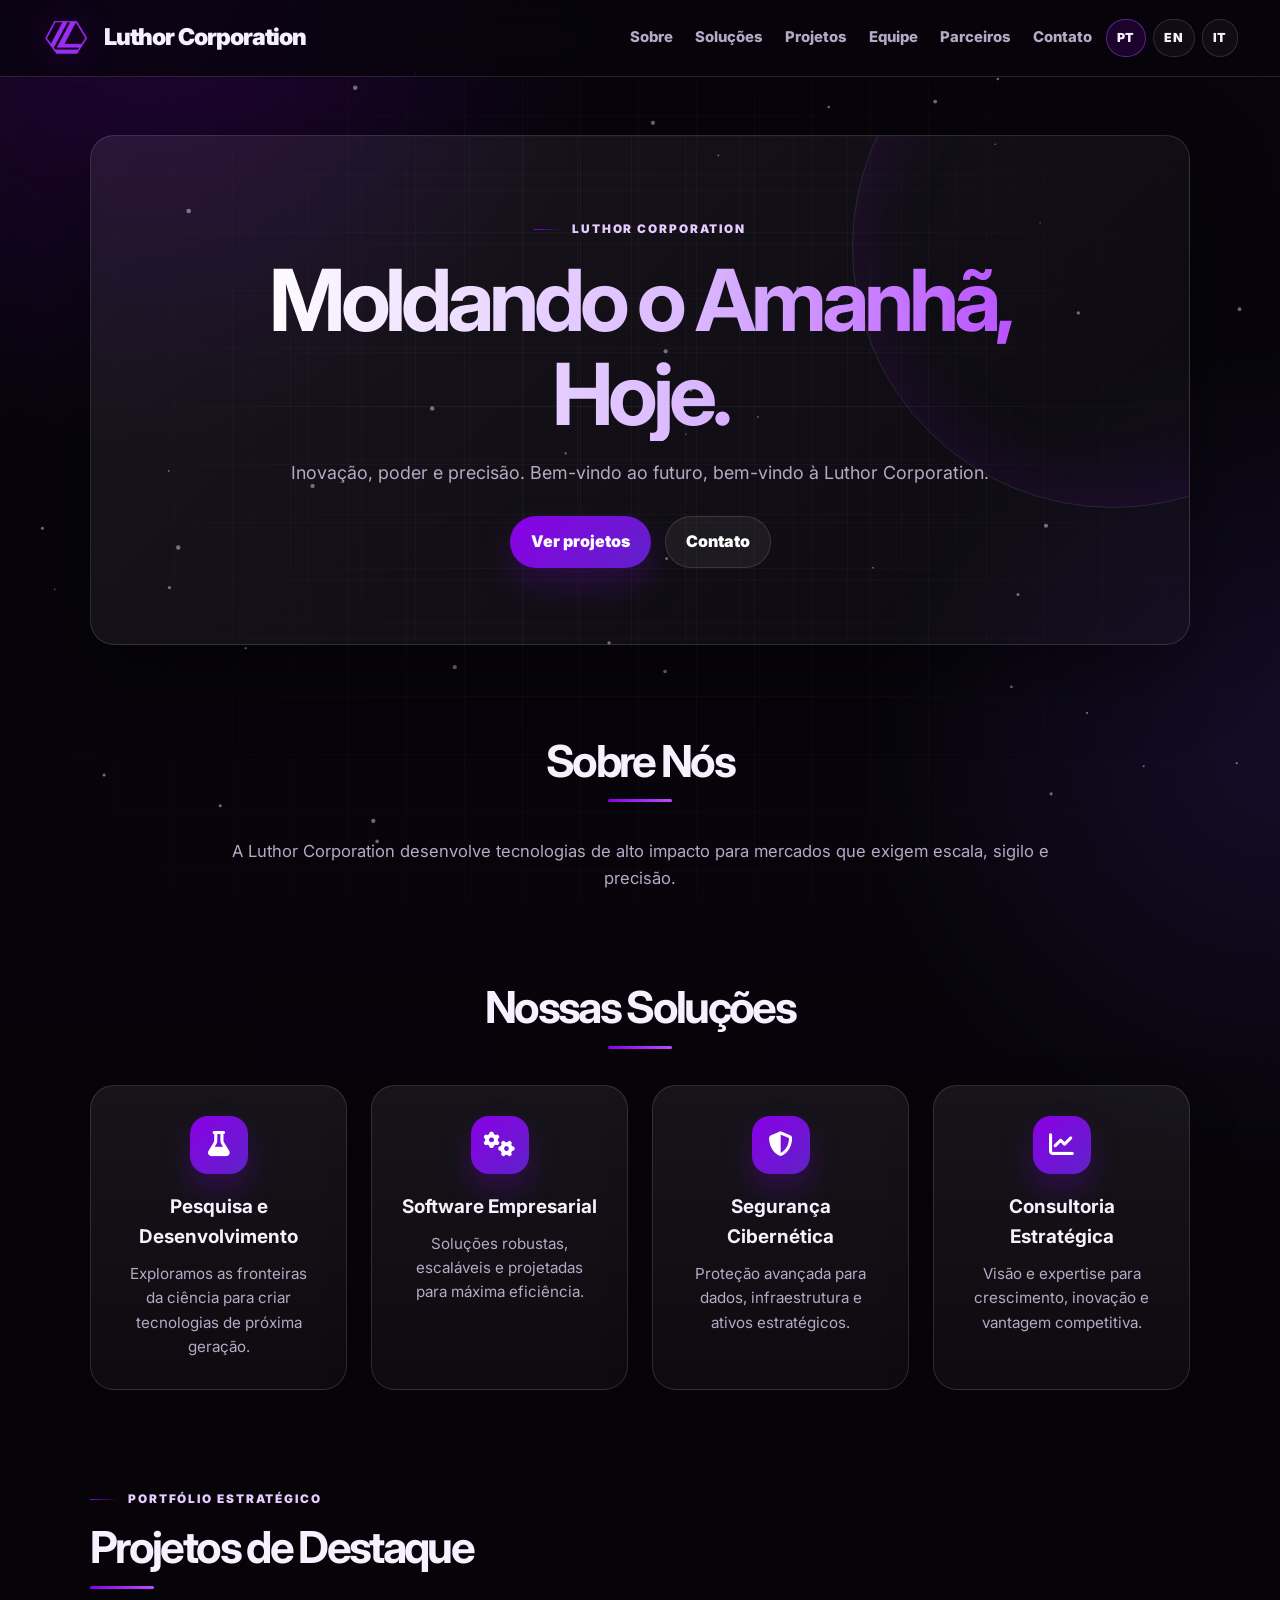
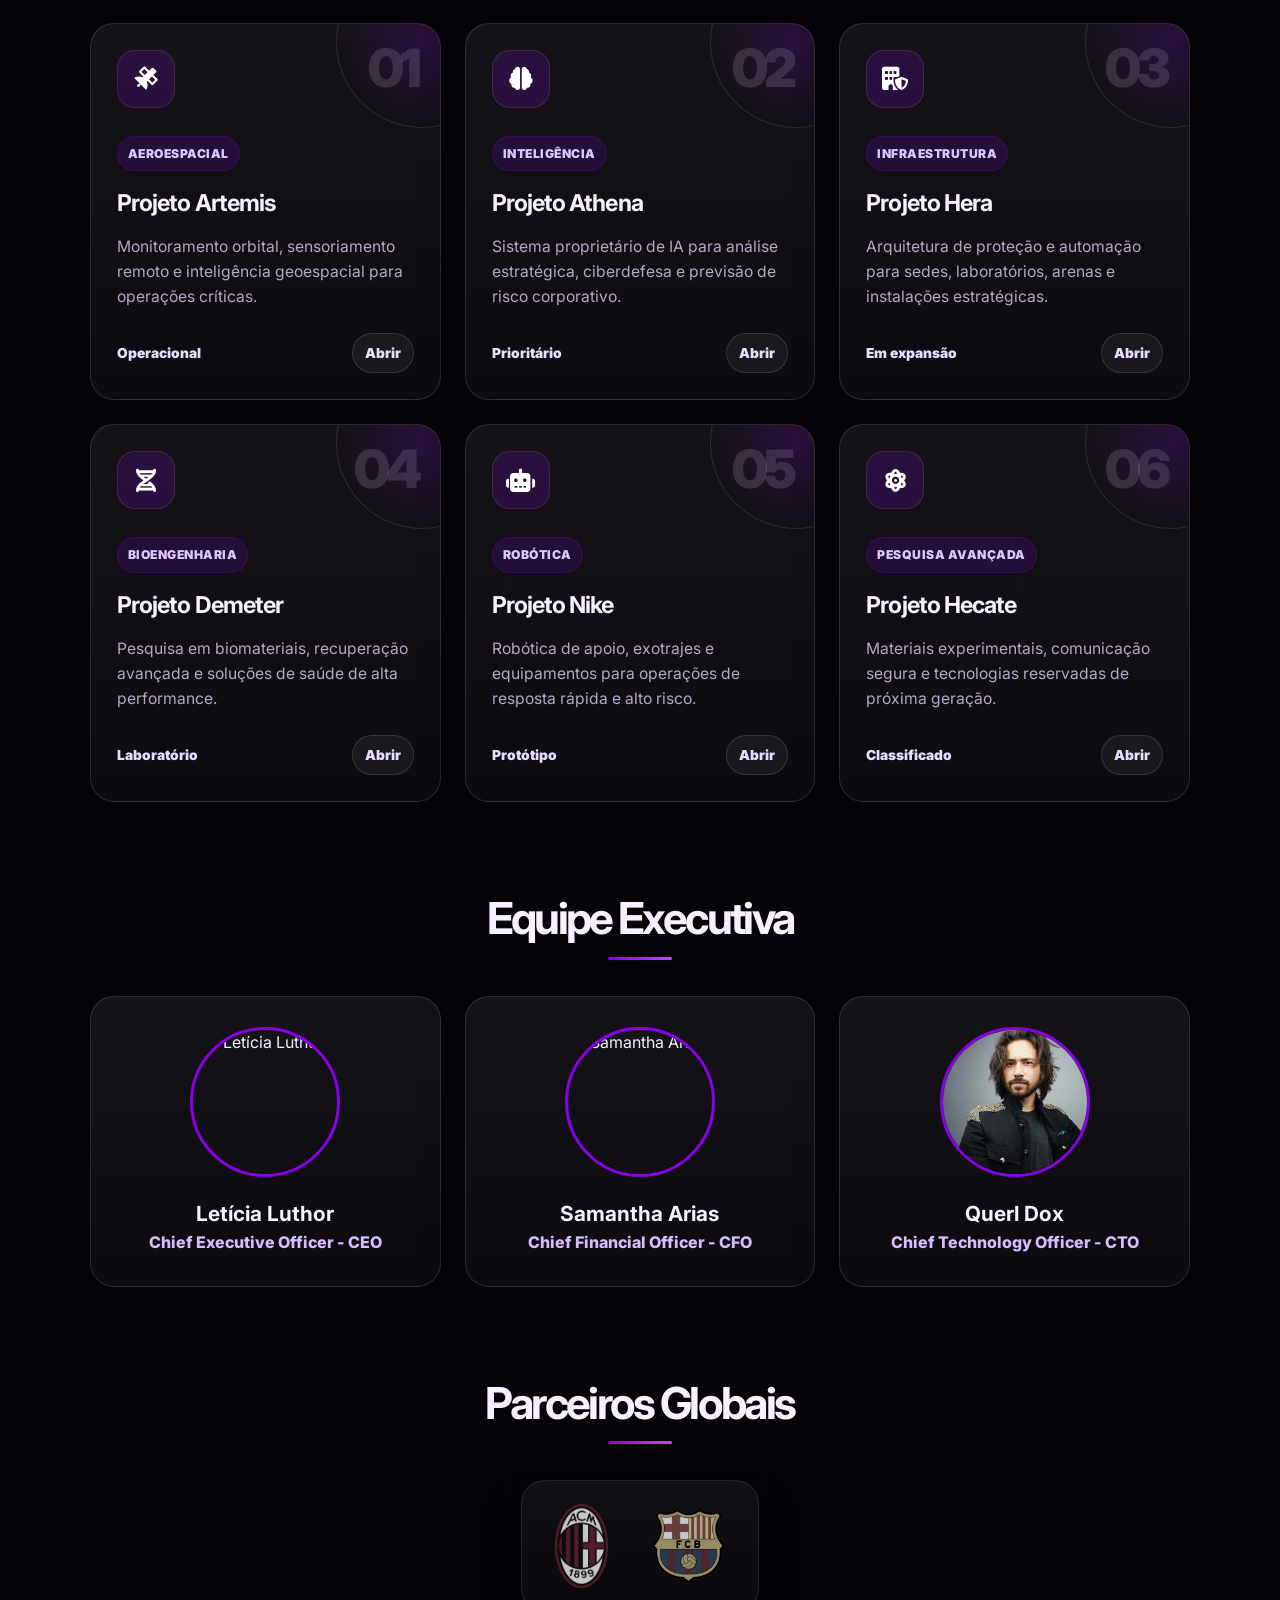
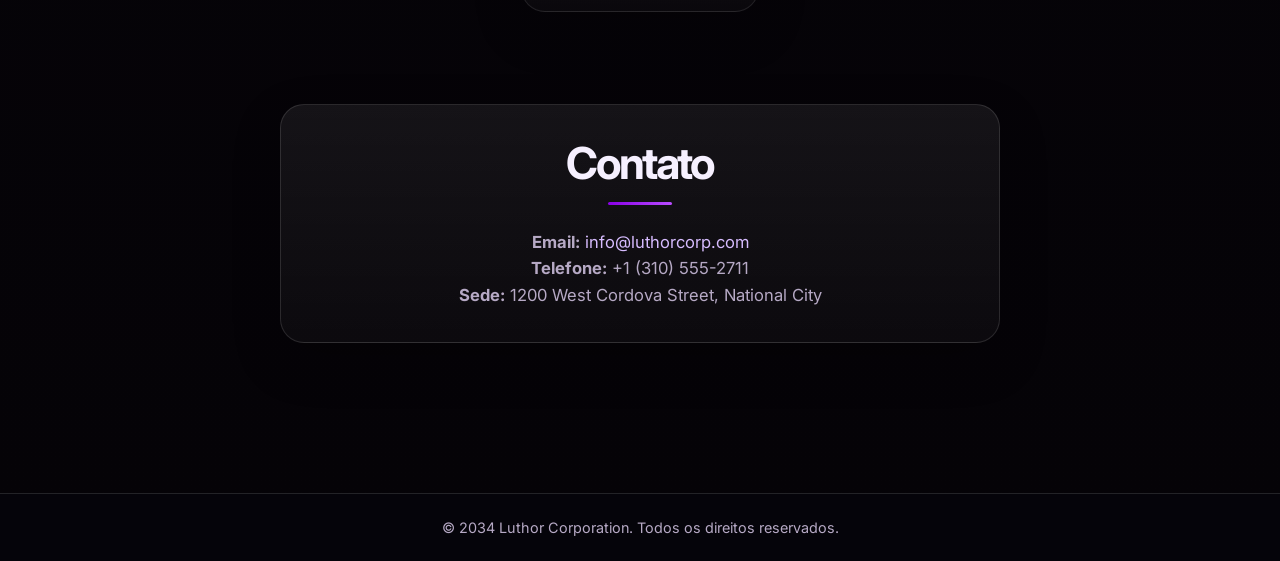
==== commit 009afe7a: "att" ====
--- a/index.html
+++ b/index.html
@@ -45,7 +45,7 @@
     <div class="hero-content reveal-on-scroll">
       <span class="eyebrow">Luthor Corporation</span>
       <h2 data-lang-pt="Moldando o Amanhã, Hoje." data-lang-en="Shaping Tomorrow, Today." data-lang-it="Plasmare il Domani, Oggi.">Moldando o Amanhã, Hoje.</h2>
-      <p data-lang-pt="Inovação, poder e precisão. Bem-vindo ao futuro, bem-vindo à LuthorCorp." data-lang-en="Innovation, power and precision. Welcome to the future, welcome to LuthorCorp." data-lang-it="Innovazione, potere e precisione. Benvenuto nel futuro, benvenuto in LuthorCorp.">Inovação, poder e precisão. Bem-vindo ao futuro, bem-vindo à LuthorCorp.</p>
+      <p data-lang-pt="Inovação, poder e precisão. Bem-vindo ao futuro, bem-vindo à Luthor Corporation." data-lang-en="Innovation, power and precision. Welcome to the future, welcome to Luthor Corporation." data-lang-it="Innovazione, potere e precisione. Benvenuto nel futuro, benvenuto in Luthor Corporation.">Inovação, poder e precisão. Bem-vindo ao futuro, bem-vindo à Luthor Corporation.</p>
       <div class="hero-actions">
         <a class="btn" href="#projects" data-lang-pt="Ver projetos" data-lang-en="View projects" data-lang-it="Vedi progetti">Ver projetos</a>
         <a class="btn btn-secondary" href="#contact" data-lang-pt="Contato" data-lang-en="Contact" data-lang-it="Contatto">Contato</a>
@@ -74,7 +74,6 @@
         <span class="eyebrow" data-lang-pt="Portfólio estratégico" data-lang-en="Strategic portfolio" data-lang-it="Portafoglio strategico">Portfólio estratégico</span>
         <h2 data-lang-pt="Projetos de Destaque" data-lang-en="Featured Projects" data-lang-it="Progetti in Evidenza">Projetos de Destaque</h2>
       </div>
-      <p data-lang-pt="Iniciativas selecionadas da LuthorCorp, agora com páginas próprias e apresentação mais cinematográfica." data-lang-en="Selected LuthorCorp initiatives, now with dedicated pages and a more cinematic presentation." data-lang-it="Iniziative selezionate di LuthorCorp, ora con pagine dedicate e una presentazione più cinematografica.">Iniciativas selecionadas da LuthorCorp, agora com páginas próprias e apresentação mais cinematográfica.</p>
     </div>
     <div class="project-grid">
         <a class="project-card" href="projects/artemis.html" data-project="artemis">
--- a/style.css
+++ b/style.css
@@ -32,35 +32,18 @@
   content: "";
   position: fixed;
   inset: 0;
-  z-index: -4;
+  z-index: -3;
   background-image:
     linear-gradient(rgba(255,255,255,.026) 1px, transparent 1px),
     linear-gradient(90deg, rgba(255,255,255,.026) 1px, transparent 1px);
   background-size: 58px 58px;
   mask-image: radial-gradient(circle at center, black 34%, transparent 95%);
-  animation: gridDrift 26s linear infinite;
-}
-body::after {
-  content: "";
-  position: fixed;
-  inset: -14%;
-  z-index: -5;
-  pointer-events: none;
-  background:
-    radial-gradient(circle at 18% 24%, rgba(138,0,230,.18), transparent 24rem),
-    radial-gradient(circle at 82% 18%, rgba(89,123,255,.11), transparent 22rem),
-    radial-gradient(circle at 52% 82%, rgba(255,255,255,.05), transparent 20rem),
-    radial-gradient(circle at 12% 92%, rgba(138,0,230,.12), transparent 18rem);
-  filter: blur(22px) saturate(116%);
-  opacity: .95;
-  transform: translate3d(0,0,0) scale(1.06);
-  animation: ambientShift 18s ease-in-out infinite alternate;
 }
 body.menu-open { overflow: hidden; }
 img { display: block; max-width: 100%; }
 a { color: inherit; }
 button, input, textarea, select { font: inherit; }
-#cinematic-canvas { position: fixed; inset: 0; z-index: -3; opacity: .92; pointer-events: none; mix-blend-mode: screen; }
+#cinematic-canvas { position: fixed; inset: 0; z-index: -2; opacity: .72; pointer-events: none; }
 .skip-link { position: absolute; left: 14px; top: -80px; z-index: 999; padding: 10px 14px; border-radius: 12px; background: var(--accent); color: white; text-decoration: none; }
 .skip-link:focus { top: 12px; }
 .reveal-on-scroll { opacity: 0; transform: translateY(28px); transition: opacity .7s ease, transform .7s ease; }
@@ -112,8 +95,8 @@
 
 /* Hero */
 .hero { min-height: 500px; position: relative; display: grid; place-items: center; overflow: hidden; padding: 76px 28px; border: 1px solid var(--border); border-radius: var(--radius); background: linear-gradient(135deg, rgba(255,255,255,.07), rgba(255,255,255,.022)); box-shadow: var(--shadow); isolation: isolate; }
-.hero::before { content: ""; position: absolute; width: 520px; height: 520px; right: -185px; top: -150px; border-radius: 50%; border: 1px solid rgba(255,255,255,.1); box-shadow: inset 0 0 80px rgba(138,0,230,.14); animation: heroFloat 11s ease-in-out infinite; }
-.hero::after { content: ""; position: absolute; inset: 0; background-image: linear-gradient(rgba(255,255,255,.026) 1px, transparent 1px), linear-gradient(90deg, rgba(255,255,255,.026) 1px, transparent 1px); background-size: 54px 54px; mask-image: radial-gradient(circle at center, black 40%, transparent 88%); z-index: -1; animation: heroPulse 9s ease-in-out infinite; }
+.hero::before { content: ""; position: absolute; width: 520px; height: 520px; right: -185px; top: -150px; border-radius: 50%; border: 1px solid rgba(255,255,255,.1); box-shadow: inset 0 0 80px rgba(138,0,230,.14); }
+.hero::after { content: ""; position: absolute; inset: 0; background-image: linear-gradient(rgba(255,255,255,.026) 1px, transparent 1px), linear-gradient(90deg, rgba(255,255,255,.026) 1px, transparent 1px); background-size: 54px 54px; mask-image: radial-gradient(circle at center, black 40%, transparent 88%); z-index: -1; }
 .hero-content { position: relative; z-index: 1; max-width: 780px; text-align: center; }
 .hero .eyebrow { justify-content: center; }
 .hero h2 { margin-bottom: 18px; font-size: clamp(2.8rem,7vw,5.35rem); background: linear-gradient(90deg,#fff,#d9b6ff 58%,var(--accent-2)); -webkit-background-clip: text; background-clip: text; -webkit-text-fill-color: transparent; }
@@ -186,31 +169,6 @@
 .contact a:hover { color: var(--accent-2); }
 footer { padding: 22px 20px; border-top: 1px solid var(--border); background: rgba(7,5,11,.85); color: var(--muted); text-align: center; font-size: .9rem; }
 
-
-.project-card::before { animation: subtleBeam 6.5s ease-in-out infinite; }
-
-@keyframes ambientShift {
-  0% { transform: translate3d(0, 0, 0) scale(1.04); opacity: .82; }
-  50% { transform: translate3d(2%, -1.5%, 0) scale(1.08); opacity: .98; }
-  100% { transform: translate3d(-2%, 2%, 0) scale(1.12); opacity: .86; }
-}
-@keyframes gridDrift {
-  0% { background-position: 0 0, 0 0; }
-  100% { background-position: 58px 58px, 58px 58px; }
-}
-@keyframes heroFloat {
-  0%,100% { transform: translate3d(0,0,0) scale(1); }
-  50% { transform: translate3d(-18px, 16px, 0) scale(1.03); }
-}
-@keyframes heroPulse {
-  0%,100% { opacity: .52; }
-  50% { opacity: .84; }
-}
-@keyframes subtleBeam {
-  0%,100% { opacity: .08; transform: translateX(0); }
-  50% { opacity: .18; transform: translateX(-10px); }
-}
-
 @media (max-width: 1040px) {
   header { padding: 14px 22px; }
   .project-grid, .project-detail-grid { grid-template-columns: repeat(2,1fr); }
